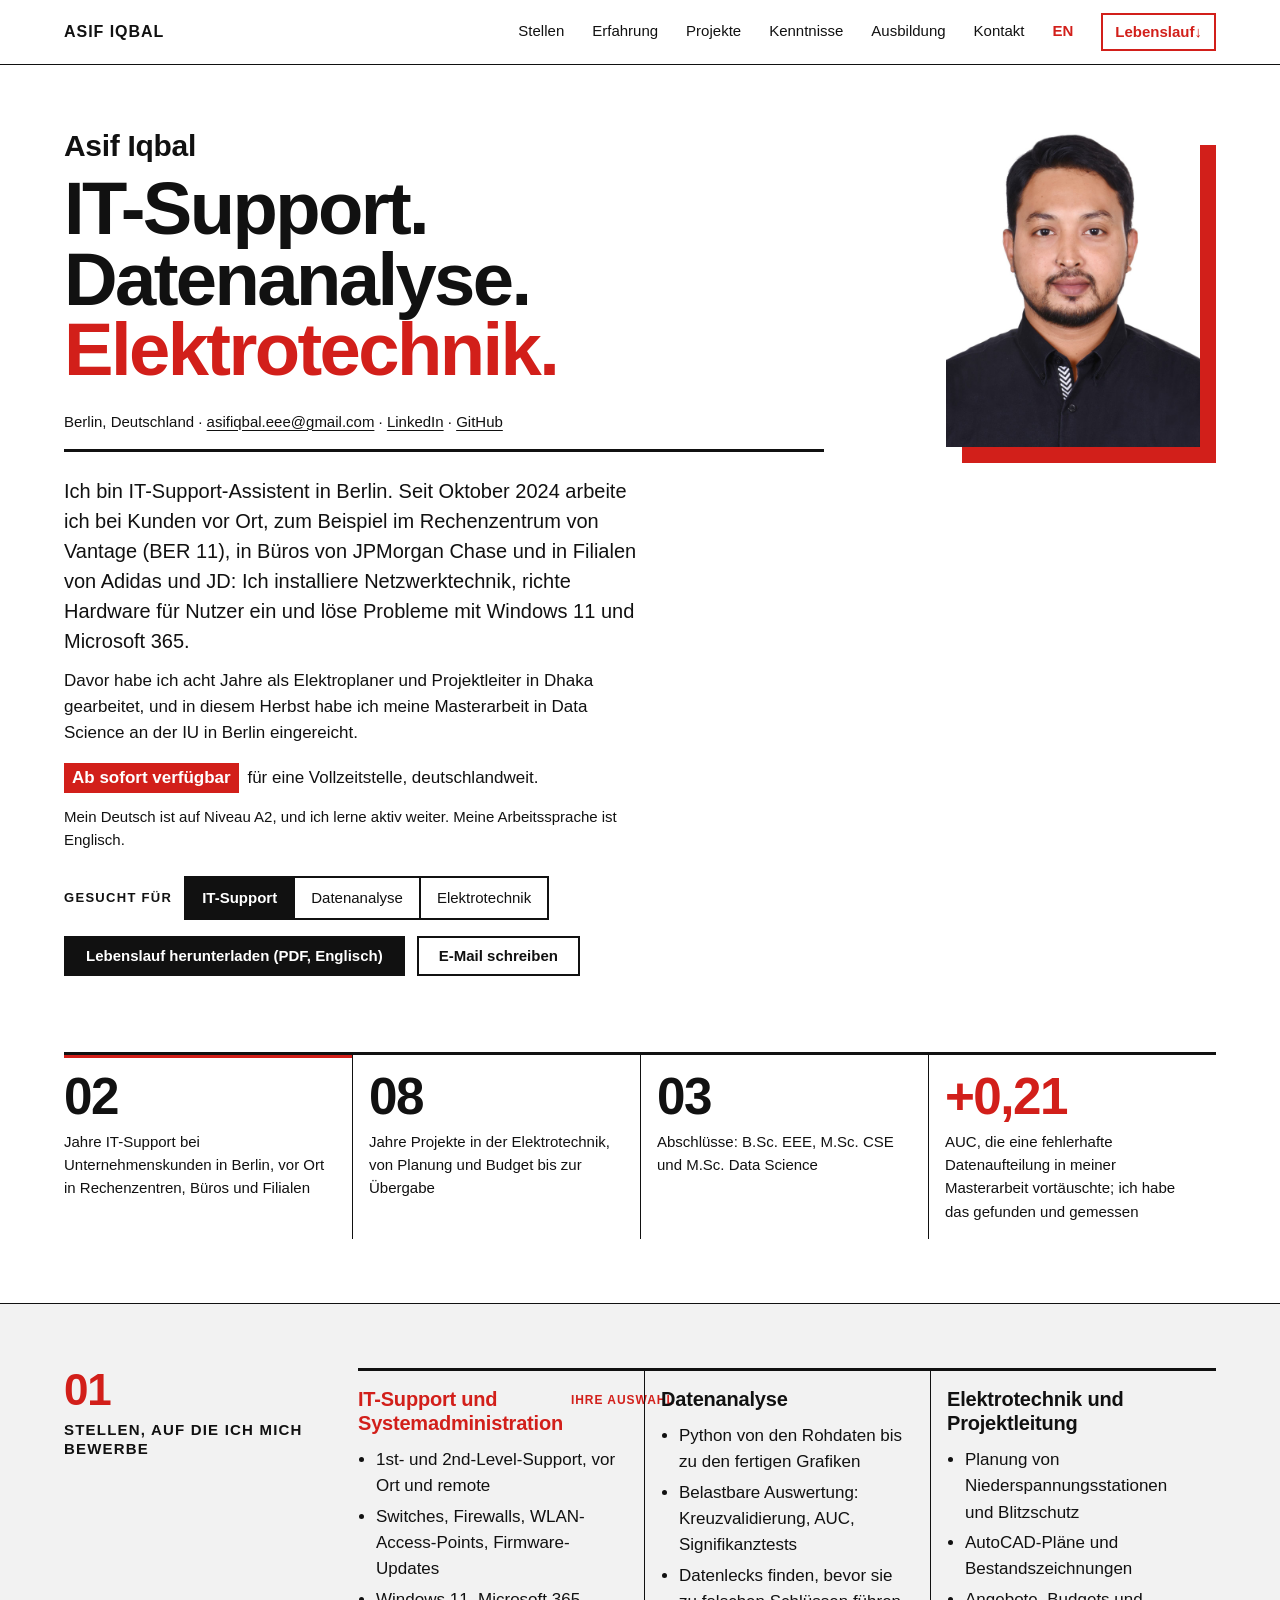
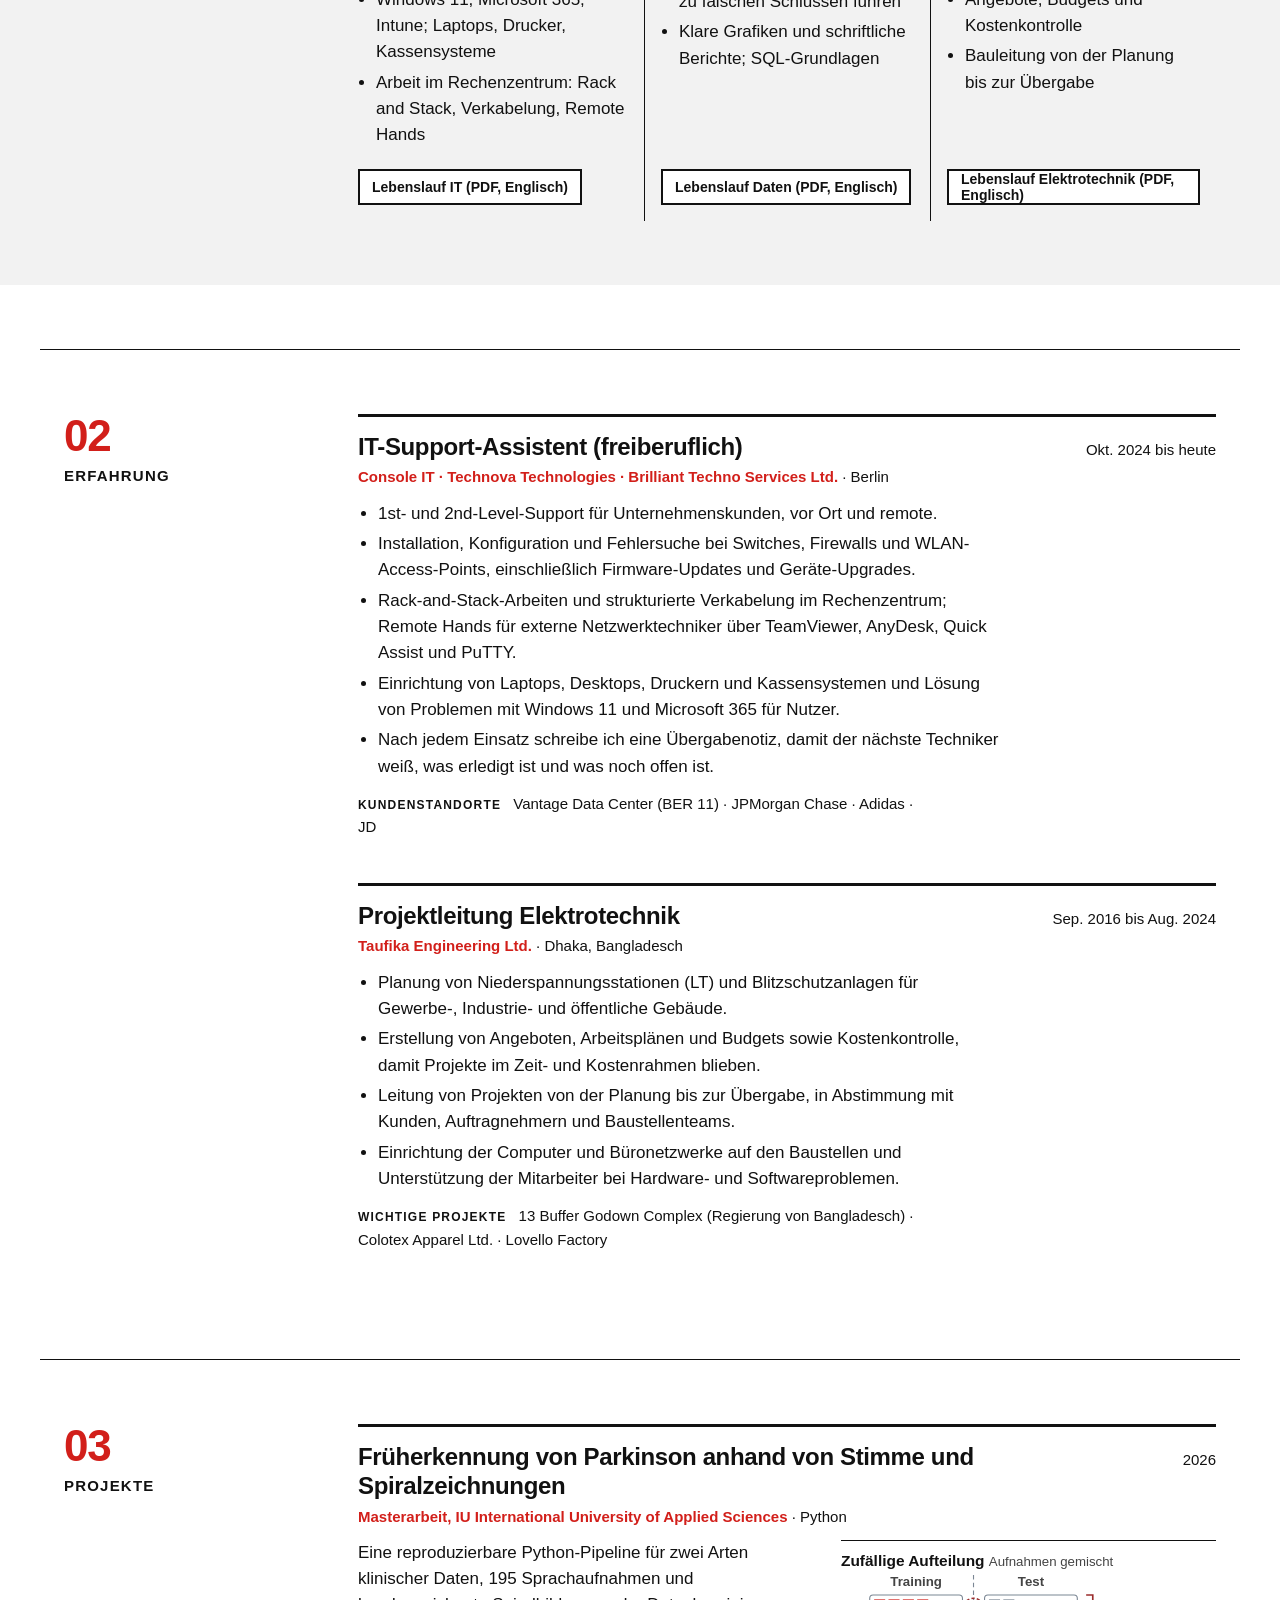
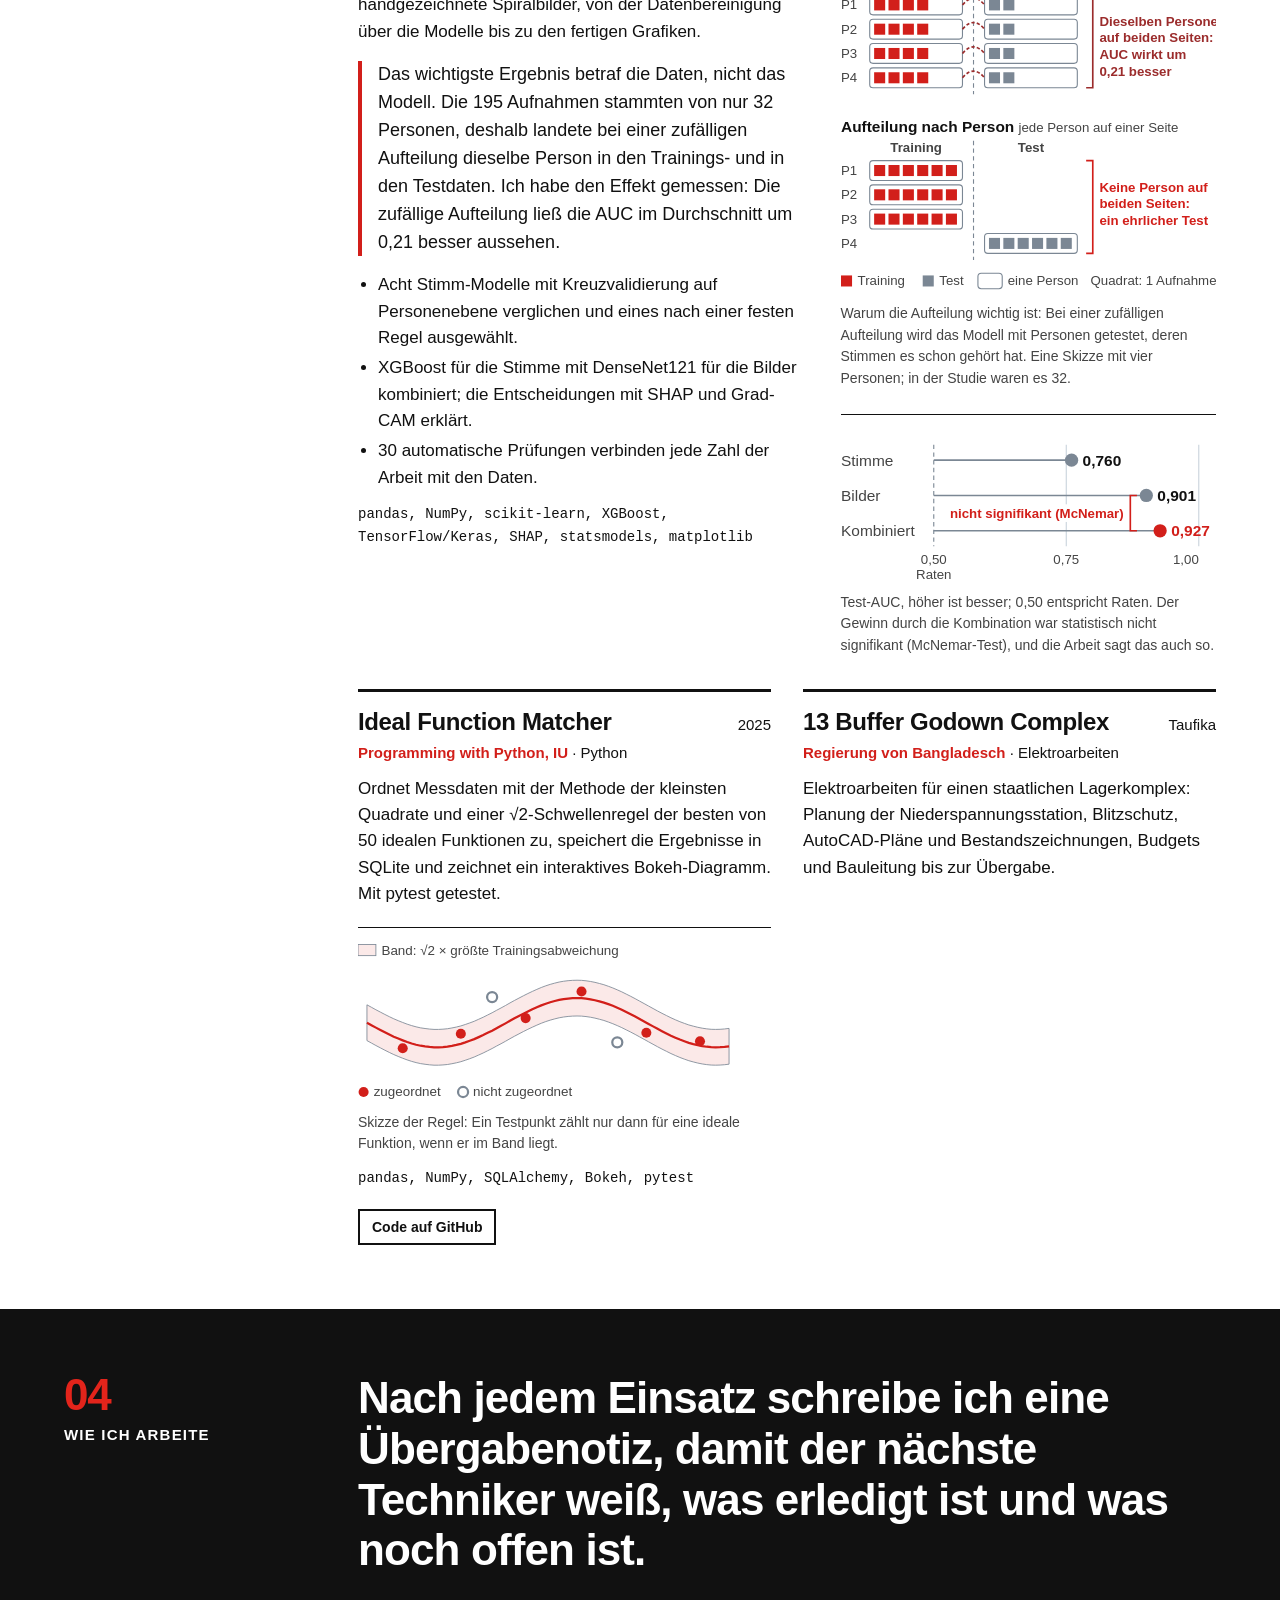
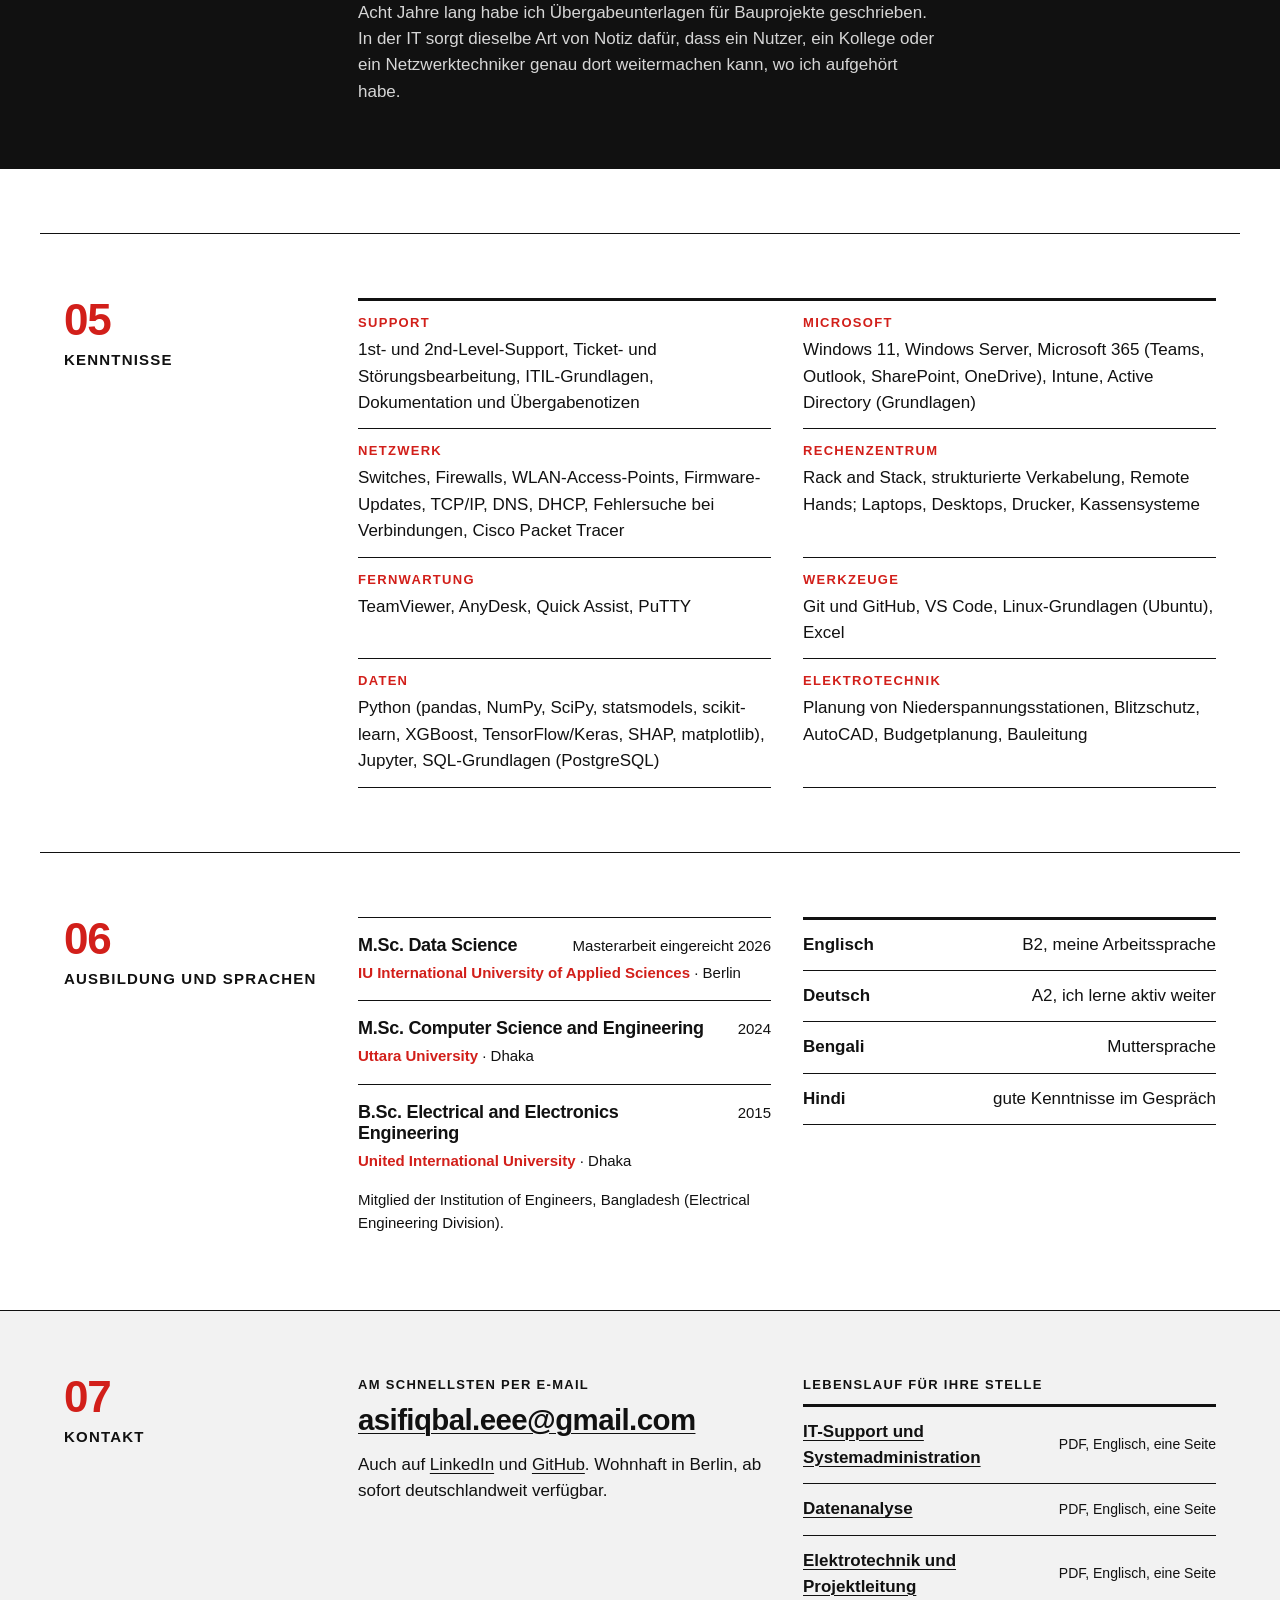
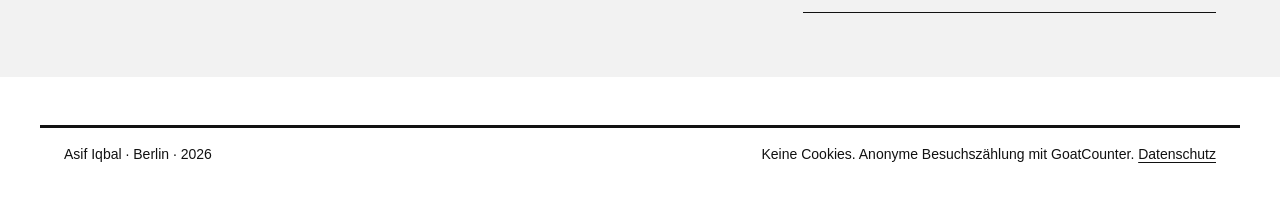
==== de/index.html @ 8aaad128 "German version with EN | DE switch; own headline and introduction for electrical engineering" ====
<!doctype html>
<html lang="de">
<head>
  <meta charset="utf-8">
  <meta name="viewport" content="width=device-width, initial-scale=1">
  <title>Asif Iqbal · IT-Support, Datenanalyse, Elektrotechnik · Berlin</title>
  <meta name="description" content="Asif Iqbal, Berlin. Seit 2024 IT-Support-Assistent bei Unternehmenskunden, davor acht Jahre Elektroplaner und Projektleiter, M.Sc. Data Science. Ab sofort verfügbar, deutschlandweit.">
  <meta name="author" content="Asif Iqbal">
  <meta property="og:type" content="profile">
  <meta property="og:title" content="Asif Iqbal · IT-Support, Datenanalyse, Elektrotechnik">
  <meta property="og:description" content="IT-Support bei Unternehmenskunden in Berlin, acht Jahre Projekte in der Elektrotechnik, M.Sc. Data Science.">
  <meta property="og:url" content="https://asifiu.github.io/de/">
  <meta property="og:image" content="https://asifiu.github.io/img/asif-iqbal.jpg">
  <meta property="og:locale" content="de_DE">
  <link rel="canonical" href="https://asifiu.github.io/de/">
  <link rel="alternate" hreflang="en" href="https://asifiu.github.io/">
  <link rel="alternate" hreflang="de" href="https://asifiu.github.io/de/">
  <link rel="icon" href="../favicon.svg" type="image/svg+xml">
  <link rel="stylesheet" href="../tokens.css">
  <link rel="stylesheet" href="../theme.css">
  <link rel="stylesheet" href="../style.css">
  <script src="../site.js"></script>
  <script type="application/ld+json">
  {"@context": "https://schema.org", "@type": "Person", "name": "Asif Iqbal",
   "jobTitle": "IT-Support-Assistent", "image": "https://asifiu.github.io/img/asif-iqbal.jpg",
   "email": "mailto:asifiqbal.eee@gmail.com",
   "address": {"@type": "PostalAddress", "addressLocality": "Berlin", "addressCountry": "DE"},
   "alumniOf": ["IU International University of Applied Sciences", "Uttara University", "United International University"],
   "knowsLanguage": ["English", "German", "Bengali", "Hindi"],
   "sameAs": ["https://www.linkedin.com/in/asif-iqbal-ds", "https://github.com/asifiu"]}
  </script>
</head>
<body>
  <a class="skip" href="#main">Zum Inhalt springen</a>

  <header class="site">
    <div class="page site-inner">
      <a class="mark" href="#top"><img src="../favicon.svg" alt="" width="28" height="28">Asif Iqbal</a>
      <button class="menu-button" type="button" aria-expanded="false" aria-controls="site-nav" hidden>Menü</button>
      <nav id="site-nav" aria-label="Abschnitte">
        <a href="#roles">Stellen</a>
        <a href="#experience">Erfahrung</a>
        <a href="#projects">Projekte</a>
        <a href="#skills">Kenntnisse</a>
        <a href="#education">Ausbildung</a>
        <a href="#contact">Kontakt</a>
        <a class="lang" href="../" hreflang="en" lang="en" title="English version">EN</a>
        <a class="nav-cv" href="../cv/Asif_Iqbal_CV_IT_Support.pdf" data-goatcounter-click="cv-it-support" data-show="it" download>Lebenslauf</a>
        <a class="nav-cv" href="../cv/Asif_Iqbal_CV_Data_Analyst.pdf" data-goatcounter-click="cv-data-analyst" data-show="data" download hidden>Lebenslauf</a>
        <a class="nav-cv" href="../cv/Asif_Iqbal_CV_Electrical_Engineer.pdf" data-goatcounter-click="cv-electrical" data-show="ee" download hidden>Lebenslauf</a>
      </nav>
    </div>
  </header>

  <main id="main">
    <section class="intro page" id="top">
      <div class="intro-text">
        <h1>Asif Iqbal</h1>
        <p class="headline"><span data-show="it">IT-Support.<br>Datenanalyse.<br><em>Elektrotechnik.</em></span><span data-show="ee" hidden><em>Elektrotechnik.</em><br>IT-Support.<br>Datenanalyse.</span><span data-show="data" hidden>Datenanalyse.<br>IT-Support.<br><em>Elektrotechnik.</em></span></p>
        <p class="contact-line">Berlin, Deutschland · <a href="mailto:asifiqbal.eee@gmail.com" data-goatcounter-click="email">asifiqbal.eee@gmail.com</a> ·
          <a href="https://www.linkedin.com/in/asif-iqbal-ds" data-goatcounter-click="linkedin">LinkedIn</a> · <a href="https://github.com/asifiu" data-goatcounter-click="github">GitHub</a></p>
        <div class="intro-body">
          <div data-show="it">
            <p class="lede">Ich bin IT-Support-Assistent in Berlin. Seit Oktober 2024 arbeite ich bei Kunden vor Ort, zum Beispiel im Rechenzentrum von Vantage (BER 11), in Büros von JPMorgan Chase und in Filialen von Adidas und JD: Ich installiere Netzwerktechnik, richte Hardware für Nutzer ein und löse Probleme mit Windows 11 und Microsoft 365.</p>
            <p>Davor habe ich acht Jahre als Elektroplaner und Projektleiter in Dhaka gearbeitet, und in diesem Herbst habe ich meine Masterarbeit in Data Science an der IU in Berlin eingereicht.</p>
          </div>
          <div data-show="ee" hidden>
            <p class="lede">Acht Jahre lang habe ich als Elektroplaner und Projektleiter in Dhaka gearbeitet: Ich habe Niederspannungsstationen und Blitzschutzanlagen für Gewerbe-, Industrie- und öffentliche Gebäude geplant, Angebote und Budgets erstellt und Projekte von der Planung bis zur Übergabe geleitet.</p>
            <p>Seit Oktober 2024 arbeite ich als IT-Support-Assistent bei Kunden vor Ort in Berlin, und in diesem Herbst habe ich meine Masterarbeit in Data Science an der IU in Berlin eingereicht.</p>
          </div>
          <div data-show="data" hidden>
            <p class="lede">In diesem Herbst habe ich meine Masterarbeit in Data Science an der IU in Berlin eingereicht: eine reproduzierbare Python-Pipeline für 195 Sprachaufnahmen und handgezeichnete Spiralen, in der ich ein Datenleck gefunden und gemessen habe, das die AUC um 0,21 besser aussehen ließ.</p>
            <p>Seit Oktober 2024 arbeite ich als IT-Support-Assistent bei Kunden in Berlin, zum Beispiel im Rechenzentrum von Vantage (BER 11), bei JPMorgan Chase und in Filialen von Adidas und JD. Davor habe ich acht Jahre als Elektroplaner und Projektleiter in Dhaka gearbeitet.</p>
          </div>
          <p class="avail"><span class="tag">Ab sofort verfügbar</span> für eine Vollzeitstelle, deutschlandweit.</p>
          <p class="lang-note">Mein Deutsch ist auf Niveau A2, und ich lerne aktiv weiter. Meine Arbeitssprache ist Englisch.</p>

          <div class="focus" role="group" aria-labelledby="focusLabel" hidden>
            <span class="focus-label" id="focusLabel">Gesucht für</span>
            <div class="segmented">
              <button type="button" data-role="it" aria-pressed="true">IT-Support</button>
              <button type="button" data-role="data" aria-pressed="false">Datenanalyse</button>
              <button type="button" data-role="ee" aria-pressed="false">Elektrotechnik</button>
            </div>
          </div>
          <p class="actions">
            <a class="button" href="../cv/Asif_Iqbal_CV_IT_Support.pdf" data-goatcounter-click="cv-it-support" data-show="it" download>Lebenslauf herunterladen (PDF, Englisch)</a>
            <a class="button" href="../cv/Asif_Iqbal_CV_Data_Analyst.pdf" data-goatcounter-click="cv-data-analyst" data-show="data" download hidden>Lebenslauf Datenanalyse (PDF, Englisch)</a>
            <a class="button" href="../cv/Asif_Iqbal_CV_Electrical_Engineer.pdf" data-goatcounter-click="cv-electrical" data-show="ee" download hidden>Lebenslauf Elektrotechnik (PDF, Englisch)</a>
            <a class="button secondary" href="mailto:asifiqbal.eee@gmail.com" data-goatcounter-click="email">E-Mail schreiben</a>
          </p>
        </div>
      </div>
      <figure class="portrait">
        <img src="../img/asif-iqbal.jpg" width="320" height="400" alt="Porträt von Asif Iqbal">
      </figure>
    </section>

    <section class="page" aria-label="In Zahlen">
      <dl class="facts">
        <div data-for="it"><dt>02</dt><dd>Jahre IT-Support bei Unternehmenskunden in Berlin, vor Ort in Rechenzentren, Büros und Filialen</dd></div>
        <div data-for="ee"><dt>08</dt><dd>Jahre Projekte in der Elektrotechnik, von Planung und Budget bis zur Übergabe</dd></div>
        <div><dt>03</dt><dd>Abschlüsse: B.Sc. EEE, M.Sc. CSE und M.Sc. Data Science</dd></div>
        <div data-for="data" class="hot"><dt>+0,21</dt><dd>AUC, die eine fehlerhafte Datenaufteilung in meiner Masterarbeit vortäuschte; ich habe das gefunden und gemessen</dd></div>
      </dl>
    </section>

    <section class="band mist" id="roles">
      <div class="page">
        <h2>Stellen, auf die ich mich bewerbe</h2>
        <div class="roles">
          <article class="role" data-role="it">
            <div class="role-head"><h3>IT-Support und Systemadministration</h3><span class="picked" hidden>Ihre Auswahl</span></div>
            <ul>
              <li>1st- und 2nd-Level-Support, vor Ort und remote</li>
              <li>Switches, Firewalls, WLAN-Access-Points, Firmware-Updates</li>
              <li>Windows 11, Microsoft 365, Intune; Laptops, Drucker, Kassensysteme</li>
              <li>Arbeit im Rechenzentrum: Rack and Stack, Verkabelung, Remote Hands</li>
            </ul>
            <p class="role-foot"><a class="button secondary small" href="../cv/Asif_Iqbal_CV_IT_Support.pdf" data-goatcounter-click="cv-it-support" download>Lebenslauf IT (PDF, Englisch)</a></p>
          </article>
          <article class="role" data-role="data">
            <div class="role-head"><h3>Datenanalyse</h3><span class="picked" hidden>Ihre Auswahl</span></div>
            <ul>
              <li>Python von den Rohdaten bis zu den fertigen Grafiken</li>
              <li>Belastbare Auswertung: Kreuzvalidierung, AUC, Signifikanztests</li>
              <li>Datenlecks finden, bevor sie zu falschen Schlüssen führen</li>
              <li>Klare Grafiken und schriftliche Berichte; SQL-Grundlagen</li>
            </ul>
            <p class="role-foot"><a class="button secondary small" href="../cv/Asif_Iqbal_CV_Data_Analyst.pdf" data-goatcounter-click="cv-data-analyst" download>Lebenslauf Daten (PDF, Englisch)</a></p>
          </article>
          <article class="role" data-role="ee">
            <div class="role-head"><h3>Elektrotechnik und Projektleitung</h3><span class="picked" hidden>Ihre Auswahl</span></div>
            <ul>
              <li>Planung von Niederspannungsstationen und Blitzschutz</li>
              <li>AutoCAD-Pläne und Bestandszeichnungen</li>
              <li>Angebote, Budgets und Kostenkontrolle</li>
              <li>Bauleitung von der Planung bis zur Übergabe</li>
            </ul>
            <p class="role-foot"><a class="button secondary small" href="../cv/Asif_Iqbal_CV_Electrical_Engineer.pdf" data-goatcounter-click="cv-electrical" download>Lebenslauf Elektrotechnik (PDF, Englisch)</a></p>
          </article>
        </div>
      </div>
    </section>

    <section class="block page" id="experience">
      <h2>Erfahrung</h2>

      <article class="entry">
        <div class="entry-head"><h3>IT-Support-Assistent (freiberuflich)</h3><span class="dates">Okt. 2024 bis heute</span></div>
        <p class="org">Console IT · Technova Technologies · Brilliant Techno Services Ltd. <span>Berlin</span></p>
        <ul>
          <li>1st- und 2nd-Level-Support für Unternehmenskunden, vor Ort und remote.</li>
          <li>Installation, Konfiguration und Fehlersuche bei Switches, Firewalls und WLAN-Access-Points, einschließlich Firmware-Updates und Geräte-Upgrades.</li>
          <li>Rack-and-Stack-Arbeiten und strukturierte Verkabelung im Rechenzentrum; Remote Hands für externe Netzwerktechniker über TeamViewer, AnyDesk, Quick Assist und PuTTY.</li>
          <li>Einrichtung von Laptops, Desktops, Druckern und Kassensystemen und Lösung von Problemen mit Windows 11 und Microsoft 365 für Nutzer.</li>
          <li>Nach jedem Einsatz schreibe ich eine Übergabenotiz, damit der nächste Techniker weiß, was erledigt ist und was noch offen ist.</li>
        </ul>
        <p class="sites"><span>Kundenstandorte</span> Vantage Data Center (BER 11) · JPMorgan Chase · Adidas · JD</p>
      </article>

      <article class="entry">
        <div class="entry-head"><h3>Projektleitung Elektrotechnik</h3><span class="dates">Sep. 2016 bis Aug. 2024</span></div>
        <p class="org">Taufika Engineering Ltd. <span>Dhaka, Bangladesch</span></p>
        <ul>
          <li>Planung von Niederspannungsstationen (LT) und Blitzschutzanlagen für Gewerbe-, Industrie- und öffentliche Gebäude.</li>
          <li>Erstellung von Angeboten, Arbeitsplänen und Budgets sowie Kostenkontrolle, damit Projekte im Zeit- und Kostenrahmen blieben.</li>
          <li>Leitung von Projekten von der Planung bis zur Übergabe, in Abstimmung mit Kunden, Auftragnehmern und Baustellenteams.</li>
          <li>Einrichtung der Computer und Büronetzwerke auf den Baustellen und Unterstützung der Mitarbeiter bei Hardware- und Softwareproblemen.</li>
        </ul>
        <p class="sites"><span>Wichtige Projekte</span> 13 Buffer Godown Complex (Regierung von Bangladesch) · Colotex Apparel Ltd. · Lovello Factory</p>
      </article>
    </section>

    <section class="block page" id="projects">
      <h2>Projekte</h2>

      <article class="entry">
        <div class="entry-head"><h3>Früherkennung von Parkinson anhand von Stimme und Spiralzeichnungen</h3><span class="dates">2026</span></div>
        <p class="org">Masterarbeit, IU International University of Applied Sciences <span>Python</span></p>
        <div class="feature-grid">
          <div>
            <p>Eine reproduzierbare Python-Pipeline für zwei Arten klinischer Daten, 195 Sprachaufnahmen und handgezeichnete Spiralbilder, von der Datenbereinigung über die Modelle bis zu den fertigen Grafiken.</p>
            <p class="finding">Das wichtigste Ergebnis betraf die Daten, nicht das Modell. Die 195 Aufnahmen stammten von nur 32 Personen, deshalb landete bei einer zufälligen Aufteilung dieselbe Person in den Trainings- und in den Testdaten. Ich habe den Effekt gemessen: Die zufällige Aufteilung ließ die AUC im Durchschnitt um 0,21 besser aussehen.</p>
            <ul>
              <li>Acht Stimm-Modelle mit Kreuzvalidierung auf Personenebene verglichen und eines nach einer festen Regel ausgewählt.</li>
              <li>XGBoost für die Stimme mit DenseNet121 für die Bilder kombiniert; die Entscheidungen mit SHAP und Grad-CAM erklärt.</li>
              <li>30 automatische Prüfungen verbinden jede Zahl der Arbeit mit den Daten.</li>
            </ul>
            <p class="stack">pandas, NumPy, scikit-learn, XGBoost, TensorFlow/Keras, SHAP, statsmodels, matplotlib</p>
          </div>
          <div class="figures">
            <figure class="chart">
              <svg viewBox="0 0 340 310" role="img" aria-labelledby="splitTitle">
                <title id="splitTitle">Zufällige Aufteilung: Von jeder der vier Personen liegen Aufnahmen in den Trainings- und in den Testdaten, das Modell wird also mit Stimmen getestet, die es schon kennt; das ließ die AUC um 0,21 besser aussehen. Aufteilung nach Person: Jede Person ist entweder im Training oder im Test, nie in beiden.</title>
                <text x="0" y="12" class="head">Zufällige Aufteilung <tspan class="sub">Aufnahmen gemischt</tspan></text>
                <text x="68" y="30" class="col">Training</text><text x="172" y="30" class="col">Test</text>
                <line x1="120" y1="20" x2="120" y2="128" class="divider"/>
                <text x="0" y="51" class="person">P1</text>
                <rect x="26" y="38" width="84" height="18" rx="3" class="box"/>
                <g class="train"><rect x="30" y="42" width="10" height="10"/><rect x="43" y="42" width="10" height="10"/><rect x="56" y="42" width="10" height="10"/><rect x="69" y="42" width="10" height="10"/></g>
                <rect x="130" y="38" width="84" height="18" rx="3" class="box"/>
                <g class="test"><rect x="134" y="42" width="10" height="10"/><rect x="147" y="42" width="10" height="10"/></g>
                <path d="M110 47 Q120 35 130 47" class="leak-arc"/>
                <text x="0" y="73" class="person">P2</text>
                <rect x="26" y="60" width="84" height="18" rx="3" class="box"/>
                <g class="train"><rect x="30" y="64" width="10" height="10"/><rect x="43" y="64" width="10" height="10"/><rect x="56" y="64" width="10" height="10"/><rect x="69" y="64" width="10" height="10"/></g>
                <rect x="130" y="60" width="84" height="18" rx="3" class="box"/>
                <g class="test"><rect x="134" y="64" width="10" height="10"/><rect x="147" y="64" width="10" height="10"/></g>
                <path d="M110 69 Q120 57 130 69" class="leak-arc"/>
                <text x="0" y="95" class="person">P3</text>
                <rect x="26" y="82" width="84" height="18" rx="3" class="box"/>
                <g class="train"><rect x="30" y="86" width="10" height="10"/><rect x="43" y="86" width="10" height="10"/><rect x="56" y="86" width="10" height="10"/><rect x="69" y="86" width="10" height="10"/></g>
                <rect x="130" y="82" width="84" height="18" rx="3" class="box"/>
                <g class="test"><rect x="134" y="86" width="10" height="10"/><rect x="147" y="86" width="10" height="10"/></g>
                <path d="M110 91 Q120 79 130 91" class="leak-arc"/>
                <text x="0" y="117" class="person">P4</text>
                <rect x="26" y="104" width="84" height="18" rx="3" class="box"/>
                <g class="train"><rect x="30" y="108" width="10" height="10"/><rect x="43" y="108" width="10" height="10"/><rect x="56" y="108" width="10" height="10"/><rect x="69" y="108" width="10" height="10"/></g>
                <rect x="130" y="104" width="84" height="18" rx="3" class="box"/>
                <g class="test"><rect x="134" y="108" width="10" height="10"/><rect x="147" y="108" width="10" height="10"/></g>
                <path d="M110 113 Q120 101 130 113" class="leak-arc"/>
                <path d="M222 38 H228 V122 H222" class="bracket-bad"/>
                <text x="234" y="66" class="note-bad">Dieselben Personen</text>
                <text x="234" y="81" class="note-bad">auf beiden Seiten:</text>
                <text x="234" y="96" class="note-bad">AUC wirkt um</text>
                <text x="234" y="111" class="note-bad">0,21 besser</text>
                <text x="0" y="162" class="head">Aufteilung nach Person <tspan class="sub">jede Person auf einer Seite</tspan></text>
                <text x="68" y="180" class="col">Training</text><text x="172" y="180" class="col">Test</text>
                <line x1="120" y1="170" x2="120" y2="278" class="divider"/>
                <text x="0" y="201" class="person">P1</text>
                <rect x="26" y="188" width="84" height="18" rx="3" class="box"/>
                <g class="train"><rect x="30" y="192" width="10" height="10"/><rect x="43" y="192" width="10" height="10"/><rect x="56" y="192" width="10" height="10"/><rect x="69" y="192" width="10" height="10"/><rect x="82" y="192" width="10" height="10"/><rect x="95" y="192" width="10" height="10"/></g>
                <text x="0" y="223" class="person">P2</text>
                <rect x="26" y="210" width="84" height="18" rx="3" class="box"/>
                <g class="train"><rect x="30" y="214" width="10" height="10"/><rect x="43" y="214" width="10" height="10"/><rect x="56" y="214" width="10" height="10"/><rect x="69" y="214" width="10" height="10"/><rect x="82" y="214" width="10" height="10"/><rect x="95" y="214" width="10" height="10"/></g>
                <text x="0" y="245" class="person">P3</text>
                <rect x="26" y="232" width="84" height="18" rx="3" class="box"/>
                <g class="train"><rect x="30" y="236" width="10" height="10"/><rect x="43" y="236" width="10" height="10"/><rect x="56" y="236" width="10" height="10"/><rect x="69" y="236" width="10" height="10"/><rect x="82" y="236" width="10" height="10"/><rect x="95" y="236" width="10" height="10"/></g>
                <text x="0" y="267" class="person">P4</text>
                <rect x="130" y="254" width="84" height="18" rx="3" class="box"/>
                <g class="test"><rect x="134" y="258" width="10" height="10"/><rect x="147" y="258" width="10" height="10"/><rect x="160" y="258" width="10" height="10"/><rect x="173" y="258" width="10" height="10"/><rect x="186" y="258" width="10" height="10"/><rect x="199" y="258" width="10" height="10"/></g>
                <path d="M222 188 H228 V272 H222" class="bracket-ok"/>
                <text x="234" y="216" class="note-ok">Keine Person auf</text>
                <text x="234" y="231" class="note-ok">beiden Seiten:</text>
                <text x="234" y="246" class="note-ok">ein ehrlicher Test</text>
                <g class="legend"><rect x="0" y="292" width="10" height="10" class="train-key"/><text x="15" y="301">Training</text><rect x="74" y="292" width="10" height="10" class="test-key"/><text x="89" y="301">Test</text><rect x="124" y="290" width="22" height="14" rx="3" class="box"/><text x="151" y="301">eine Person</text><text x="226" y="301">Quadrat: 1 Aufnahme</text></g>
              </svg>
              <figcaption>Warum die Aufteilung wichtig ist: Bei einer zufälligen Aufteilung wird das Modell mit Personen getestet, deren Stimmen es schon gehört hat. Eine Skizze mit vier Personen; in der Studie waren es 32.</figcaption>
            </figure>
            <figure class="chart">
              <svg viewBox="0 0 340 142" role="img" aria-labelledby="chartTitle">
                <title id="chartTitle">Test-AUC auf einer Skala von 0,50 (Raten) bis 1,00: Stimme 0,760, Bilder 0,901, kombiniert 0,927. Der Unterschied zwischen Bildern und Kombination ist statistisch nicht signifikant (McNemar-Test).</title>
                <line x1="84.0" y1="16" x2="84.0" y2="108" class="chance"/>
                <line x1="204.0" y1="16" x2="204.0" y2="108" class="grid"/>
                <line x1="324.0" y1="16" x2="324.0" y2="108" class="grid"/>
                <text x="0" y="35" class="lbl">Stimme</text>
                <line x1="84.0" y1="30" x2="208.8" y2="30" class="stem"/>
                <circle cx="208.8" cy="30" r="6" class="cmp"/>
                <text x="218.8" y="35" class="val">0,760</text>
                <text x="0" y="67" class="lbl">Bilder</text>
                <line x1="84.0" y1="62" x2="276.5" y2="62" class="stem"/>
                <circle cx="276.5" cy="62" r="6" class="cmp"/>
                <text x="286.5" y="67" class="val">0,901</text>
                <text x="0" y="99" class="lbl">Kombiniert</text>
                <line x1="84.0" y1="94" x2="289.0" y2="94" class="stem"/>
                <circle cx="289.0" cy="94" r="6" class="main"/>
                <text x="299.0" y="99" class="val strong">0,927</text>
                <path d="M268 62 H262 V94 H268" class="bracket"/>
                <rect x="96" y="70" width="162" height="16" class="note-bg"/>
                <text x="256" y="82" class="note" text-anchor="end">nicht signifikant (McNemar)</text>
                <text x="84.0" y="124" class="tick" text-anchor="middle">0,50</text>
                <text x="84.0" y="138" class="tick" text-anchor="middle">Raten</text>
                <text x="204.0" y="124" class="tick" text-anchor="middle">0,75</text>
                <text x="324.0" y="124" class="tick" text-anchor="end">1,00</text>
              </svg>
              <figcaption>Test-AUC, höher ist besser; 0,50 entspricht Raten. Der Gewinn durch die Kombination war statistisch nicht signifikant (McNemar-Test), und die Arbeit sagt das auch so.</figcaption>
            </figure>
          </div>
        </div>
      </article>

      <div class="two-col">
        <article class="entry card">
          <div class="entry-head"><h3>Ideal Function Matcher</h3><span class="dates">2025</span></div>
          <p class="org">Programming with Python, IU <span>Python</span></p>
          <p>Ordnet Messdaten mit der Methode der kleinsten Quadrate und einer √2-Schwellenregel der besten von 50 idealen Funktionen zu, speichert die Ergebnisse in SQLite und zeichnet ein interaktives Bokeh-Diagramm. Mit pytest getestet.</p>
          <figure class="chart sketch">
            <svg viewBox="0 0 340 146" role="img" aria-labelledby="matchTitle">
              <title id="matchTitle">Skizze der Zuordnungsregel: Ein Testpunkt wird einer idealen Funktion nur zugeordnet, wenn er innerhalb eines Bandes von Wurzel 2 mal der größten Trainingsabweichung liegt. Sechs Punkte im Band werden zugeordnet, zwei außerhalb nicht.</title>
              <path d="M8 58.0 L12 60.2 L16 62.4 L20 64.5 L24 66.6 L28 68.6 L32 70.5 L36 72.2 L40 73.8 L44 75.3 L48 76.6 L52 77.7 L56 78.6 L60 79.2 L64 79.7 L68 80.0 L72 80.0 L76 79.8 L80 79.4 L84 78.7 L88 77.9 L92 76.9 L96 75.6 L100 74.2 L104 72.7 L108 70.9 L112 69.1 L116 67.1 L120 65.1 L124 62.9 L128 60.8 L132 58.6 L136 56.3 L140 54.1 L144 52.0 L148 49.9 L152 47.9 L156 46.0 L160 44.2 L164 42.5 L168 41.0 L172 39.7 L176 38.6 L180 37.6 L184 36.9 L188 36.4 L192 36.1 L196 36.0 L200 36.1 L204 36.5 L208 37.1 L212 37.9 L216 38.9 L220 40.0 L224 41.4 L228 42.9 L232 44.6 L236 46.4 L240 48.4 L244 50.4 L248 52.5 L252 54.7 L256 56.9 L260 59.1 L264 61.3 L268 63.5 L272 65.6 L276 67.6 L280 69.6 L284 71.4 L288 73.1 L292 74.6 L296 76.0 L300 77.1 L304 78.1 L308 78.9 L312 79.5 L316 79.9 L320 80.0 L324 79.9 L328 79.6 L332 79.1 L332 111.1 L328 111.6 L324 111.9 L320 112.0 L316 111.9 L312 111.5 L308 110.9 L304 110.1 L300 109.1 L296 108.0 L292 106.6 L288 105.1 L284 103.4 L280 101.6 L276 99.6 L272 97.6 L268 95.5 L264 93.3 L260 91.1 L256 88.9 L252 86.7 L248 84.5 L244 82.4 L240 80.4 L236 78.4 L232 76.6 L228 74.9 L224 73.4 L220 72.0 L216 70.9 L212 69.9 L208 69.1 L204 68.5 L200 68.1 L196 68.0 L192 68.1 L188 68.4 L184 68.9 L180 69.6 L176 70.6 L172 71.7 L168 73.0 L164 74.5 L160 76.2 L156 78.0 L152 79.9 L148 81.9 L144 84.0 L140 86.1 L136 88.3 L132 90.6 L128 92.8 L124 94.9 L120 97.1 L116 99.1 L112 101.1 L108 102.9 L104 104.7 L100 106.2 L96 107.6 L92 108.9 L88 109.9 L84 110.7 L80 111.4 L76 111.8 L72 112.0 L68 112.0 L64 111.7 L60 111.2 L56 110.6 L52 109.7 L48 108.6 L44 107.3 L40 105.8 L36 104.2 L32 102.5 L28 100.6 L24 98.6 L20 96.5 L16 94.4 L12 92.2 L8 90.0 Z" class="band"/>
              <path d="M8 74.0 L12 76.2 L16 78.4 L20 80.5 L24 82.6 L28 84.6 L32 86.5 L36 88.2 L40 89.8 L44 91.3 L48 92.6 L52 93.7 L56 94.6 L60 95.2 L64 95.7 L68 96.0 L72 96.0 L76 95.8 L80 95.4 L84 94.7 L88 93.9 L92 92.9 L96 91.6 L100 90.2 L104 88.7 L108 86.9 L112 85.1 L116 83.1 L120 81.1 L124 78.9 L128 76.8 L132 74.6 L136 72.3 L140 70.1 L144 68.0 L148 65.9 L152 63.9 L156 62.0 L160 60.2 L164 58.5 L168 57.0 L172 55.7 L176 54.6 L180 53.6 L184 52.9 L188 52.4 L192 52.1 L196 52.0 L200 52.1 L204 52.5 L208 53.1 L212 53.9 L216 54.9 L220 56.0 L224 57.4 L228 58.9 L232 60.6 L236 62.4 L240 64.4 L244 66.4 L248 68.5 L252 70.7 L256 72.9 L260 75.1 L264 77.3 L268 79.5 L272 81.6 L276 83.6 L280 85.6 L284 87.4 L288 89.1 L292 90.6 L296 92.0 L300 93.1 L304 94.1 L308 94.9 L312 95.5 L316 95.9 L320 96.0 L324 95.9 L328 95.6 L332 95.1" class="ideal"/>
              <circle cx="40" cy="96.8" r="4.5" class="hit"/>
              <circle cx="92" cy="83.9" r="4.5" class="hit"/>
              <circle cx="150" cy="69.9" r="4.5" class="hit"/>
              <circle cx="200" cy="46.1" r="4.5" class="hit"/>
              <circle cx="258" cy="83.0" r="4.5" class="hit"/>
              <circle cx="306" cy="90.6" r="4.5" class="hit"/>
              <circle cx="120" cy="51.1" r="4.5" class="miss"/>
              <circle cx="232" cy="91.6" r="4.5" class="miss"/>
              <g class="legend"><rect x="0" y="4" width="16" height="10" class="band"/><text x="21" y="13">Band: √2 × größte Trainingsabweichung</text><circle cx="5" cy="136" r="4.5" class="hit"/><text x="14" y="140">zugeordnet</text><circle cx="94" cy="136" r="4.5" class="miss"/><text x="103" y="140">nicht zugeordnet</text></g>
            </svg>
            <figcaption>Skizze der Regel: Ein Testpunkt zählt nur dann für eine ideale Funktion, wenn er im Band liegt.</figcaption>
          </figure>
          <p class="stack">pandas, NumPy, SQLAlchemy, Bokeh, pytest</p>
          <p class="card-foot"><a class="button secondary small" href="https://github.com/asifiu/iu-programming-assignment" data-goatcounter-click="github-ideal-function-matcher">Code auf GitHub</a></p>
        </article>
        <article class="entry card">
          <div class="entry-head"><h3>13 Buffer Godown Complex</h3><span class="dates">Taufika</span></div>
          <p class="org">Regierung von Bangladesch <span>Elektroarbeiten</span></p>
          <p>Elektroarbeiten für einen staatlichen Lagerkomplex: Planung der Niederspannungsstation, Blitzschutz, AutoCAD-Pläne und Bestandszeichnungen, Budgets und Bauleitung bis zur Übergabe.</p>
        </article>
      </div>
    </section>

    <section class="band accent" aria-labelledby="howTitle">
      <div class="page">
        <h2 id="howTitle">Wie ich arbeite</h2>
        <blockquote class="quote">
          <p>Nach jedem Einsatz schreibe ich eine Übergabenotiz, damit der nächste Techniker weiß, was erledigt ist und was noch offen ist.</p>
        </blockquote>
        <p class="after-quote">Acht Jahre lang habe ich Übergabeunterlagen für Bauprojekte geschrieben. In der IT sorgt dieselbe Art von Notiz dafür, dass ein Nutzer, ein Kollege oder ein Netzwerktechniker genau dort weitermachen kann, wo ich aufgehört habe.</p>
      </div>
    </section>

    <section class="block page" id="skills">
      <h2>Kenntnisse</h2>
      <dl class="skills">
        <div data-for="it"><dt>Support</dt><dd>1st- und 2nd-Level-Support, Ticket- und Störungsbearbeitung, ITIL-Grundlagen, Dokumentation und Übergabenotizen</dd></div>
        <div data-for="it"><dt>Microsoft</dt><dd>Windows 11, Windows Server, Microsoft 365 (Teams, Outlook, SharePoint, OneDrive), Intune, Active Directory (Grundlagen)</dd></div>
        <div data-for="it"><dt>Netzwerk</dt><dd>Switches, Firewalls, WLAN-Access-Points, Firmware-Updates, TCP/IP, DNS, DHCP, Fehlersuche bei Verbindungen, Cisco Packet Tracer</dd></div>
        <div data-for="it"><dt>Rechenzentrum</dt><dd>Rack and Stack, strukturierte Verkabelung, Remote Hands; Laptops, Desktops, Drucker, Kassensysteme</dd></div>
        <div data-for="it"><dt>Fernwartung</dt><dd>TeamViewer, AnyDesk, Quick Assist, PuTTY</dd></div>
        <div data-for="data"><dt>Daten</dt><dd>Python (pandas, NumPy, SciPy, statsmodels, scikit-learn, XGBoost, TensorFlow/Keras, SHAP, matplotlib), Jupyter, SQL-Grundlagen (PostgreSQL)</dd></div>
        <div data-for="ee"><dt>Elektrotechnik</dt><dd>Planung von Niederspannungsstationen, Blitzschutz, AutoCAD, Budgetplanung, Bauleitung</dd></div>
        <div data-for="it data"><dt>Werkzeuge</dt><dd>Git und GitHub, VS Code, Linux-Grundlagen (Ubuntu), Excel</dd></div>
      </dl>
    </section>

    <section class="block page" id="education">
      <h2>Ausbildung und Sprachen</h2>
      <div class="two-col">
        <div>
          <article class="entry compact">
            <div class="entry-head"><h3>M.Sc. Data Science</h3><span class="dates">Masterarbeit eingereicht 2026</span></div>
            <p class="org">IU International University of Applied Sciences <span>Berlin</span></p>
          </article>
          <article class="entry compact">
            <div class="entry-head"><h3>M.Sc. Computer Science and Engineering</h3><span class="dates">2024</span></div>
            <p class="org">Uttara University <span>Dhaka</span></p>
          </article>
          <article class="entry compact">
            <div class="entry-head"><h3>B.Sc. Electrical and Electronics Engineering</h3><span class="dates">2015</span></div>
            <p class="org">United International University <span>Dhaka</span></p>
          </article>
          <p class="plain">Mitglied der Institution of Engineers, Bangladesh (Electrical Engineering Division).</p>
        </div>
        <dl class="languages">
          <div><dt>Englisch</dt><dd>B2, meine Arbeitssprache</dd></div>
          <div><dt>Deutsch</dt><dd>A2, ich lerne aktiv weiter</dd></div>
          <div><dt>Bengali</dt><dd>Muttersprache</dd></div>
          <div><dt>Hindi</dt><dd>gute Kenntnisse im Gespräch</dd></div>
        </dl>
      </div>
    </section>

    <section class="band mist contact" id="contact">
      <div class="page">
        <h2>Kontakt</h2>
        <div class="two-col">
          <div>
            <p class="contact-label">Am schnellsten per E-Mail</p>
            <p class="contact-email"><a href="mailto:asifiqbal.eee@gmail.com" data-goatcounter-click="email">asifiqbal.eee@gmail.com</a></p>
            <p>Auch auf <a href="https://www.linkedin.com/in/asif-iqbal-ds" data-goatcounter-click="linkedin">LinkedIn</a> und <a href="https://github.com/asifiu" data-goatcounter-click="github">GitHub</a>. Wohnhaft in Berlin, ab sofort deutschlandweit verfügbar.</p>
          </div>
          <div>
            <p class="contact-label">Lebenslauf für Ihre Stelle</p>
            <ul class="downloads">
              <li><a href="../cv/Asif_Iqbal_CV_IT_Support.pdf" data-goatcounter-click="cv-it-support" download>IT-Support und Systemadministration</a><span>PDF, Englisch, eine Seite</span></li>
              <li><a href="../cv/Asif_Iqbal_CV_Data_Analyst.pdf" data-goatcounter-click="cv-data-analyst" download>Datenanalyse</a><span>PDF, Englisch, eine Seite</span></li>
              <li><a href="../cv/Asif_Iqbal_CV_Electrical_Engineer.pdf" data-goatcounter-click="cv-electrical" download>Elektrotechnik und Projektleitung</a><span>PDF, Englisch, eine Seite</span></li>
            </ul>
          </div>
        </div>
      </div>
    </section>
  </main>

  <footer class="page site-foot">
    <p>Asif Iqbal · Berlin · 2026</p>
    <p>Keine Cookies. Anonyme Besuchszählung mit GoatCounter. <a href="datenschutz.html">Datenschutz</a></p>
  </footer>
  <script data-goatcounter="https://asifiqbal.goatcounter.com/count" async src="https://gc.zgo.at/count.v5.js"
          crossorigin="anonymous" integrity="sha384-atnOLvQb9t+jTSipvd75X2yginT4PjVbqDdlJAmxMm+wYElFmeR6EmLP5bYeoRVQ"></script>
</body>
</html>
---- tokens.css ----
/* Asif Iqbal brand tokens (see ../BRAND.md). The one place to change colours, type and spacing.
   Copied into portfolio/ and dashboard/static/ by sync_brand.py; edit here, then run it. */
:root {
  /* colour: brand */
  --navy: #1b4965;
  --navy-dark: #13364b;     /* hover and pressed */
  --navy-tint: #e8eef2;     /* selected and hover backgrounds */
  /* colour: neutral */
  --ink: #1d1d1f;
  --muted: #5a6470;
  --rule: #c9d3dc;
  --rule-strong: #7b8794;   /* borders of fields and boxes that must be seen: 3.7 : 1 on white */
  --paper: #ffffff;
  --mist: #f3f5f7;
  /* colour: status (dashboard only) */
  --act-ink: #8a5a0b;  --act-bg: #fbf1dd;    /* needs your action */
  --done-ink: #2f6b3a; --done-bg: #e6f1e8;   /* done, applied */
  --bad-ink: #9b2c2c;  --bad-bg: #f7e4e4;    /* problem, rejected */
  --slate: #7b8794;                           /* chart comparison series: 3.7 : 1 on white (data marks need 3 : 1) */

  /* the accent of a page: navy here (CVs, dashboard); the portfolio sets its own in portfolio-theme.css */
  --accent: var(--navy);
  --accent-dark: var(--navy-dark);
  --accent-tint: var(--navy-tint);

  /* type */
  --font-display: Cambria, Georgia, "Times New Roman", serif;
  --font-text: Calibri, Carlito, "Segoe UI", Arial, sans-serif;
  --font-code: Consolas, "Cascadia Mono", ui-monospace, Menlo, monospace;  /* tool names only; system fonts */
  --text-xs: 13px;
  --text-sm: 15px;
  --text-md: 17px;
  --text-lg: 20px;
  --text-xl: 26px;
  --text-2xl: 34px;
  --text-3xl: clamp(40px, 6vw, 56px);
  --label-tracking: 0.12em;
  --leading: 1.55;

  /* space (4 px steps) */
  --s1: 4px;  --s2: 8px;  --s3: 12px; --s4: 16px; --s5: 24px;
  --s6: 32px; --s7: 48px; --s8: 64px; --s9: 96px;

  /* lines, corners, depth, motion */
  --hairline: 1px solid var(--rule);
  --radius: 3px;
  --radius-lg: 4px;
  --shadow: none;           /* separate with hairlines, not shadows */
  --focus: 0 0 0 2px var(--paper), 0 0 0 4px var(--accent);  /* keyboard focus: white gap + accent ring */
  --focus-inset: inset 0 0 0 2px var(--accent), inset 0 0 0 4px var(--paper);  /* inside boxes that clip their edges */
  --control: 40px;          /* height of buttons and fields */
  --touch: 44px;            /* the same on phones and touch screens */
  --measure: 68ch;          /* longest reading line */
  --page: 1080px;
  --transition: 120ms ease; /* colour changes only; nothing moves on its own */
}
---- theme.css ----
/* The portfolio's own accent colour: Swiss red (Asif's choice, 18 October 2026; teal before that).
   Loaded after tokens.css on the portfolio only; the CVs and the dashboard stay navy.
   Readable as text: 5.3 : 1 on white, 4.75 : 1 on the grey bands.
   Copied into portfolio/theme.css by sync_brand.py; edit here, then run it. */
:root {
  --accent: #d21f1a;
  --accent-dark: #a8180f;
  --accent-tint: #fbe9e8;
}
---- style.css ----
/* Portfolio, Swiss Modernism 2.0 preview (18 October 2026).
   Black, white and one accent (teal from theme.css), a 12-column grid, plain sans-serif type,
   black rules instead of boxes, square corners. Colours and spacing still come from tokens.css. */
:root {
  --sans: "Helvetica Neue", Helvetica, Arial, sans-serif;  /* system fonts only */
  --black: #111111;
  --grey: #f2f2f2;
  --line: 1px solid var(--black);
  --line-thick: 3px solid var(--black);
  --radius: 0;
  --radius-lg: 0;
}
* { box-sizing: border-box; }
[hidden] { display: none !important; }
html { scroll-padding-top: 76px; scroll-behavior: smooth; }
body { margin: 0; background: var(--paper); color: var(--black); font: 17px/1.55 var(--sans); counter-reset: section; }
h1, h2, h3 { margin: 0; }
p { margin: 0 0 var(--s3); }
a { color: var(--black); text-decoration-thickness: 1px; text-underline-offset: 3px; transition: color var(--transition); }
a:hover { color: var(--accent); }
:focus-visible { outline: none; box-shadow: var(--focus); }
a, button, summary, label { touch-action: manipulation; }
.page { max-width: 1200px; margin: 0 auto; padding: 0 var(--s5); }
.skip { position: absolute; left: -9999px; }
.skip:focus { left: var(--s4); top: var(--s4); display: inline-flex; align-items: center; min-height: var(--touch);
  background: var(--paper); padding: 0 var(--s4); z-index: 10; }

/* header: a black line, name left, menu right */
.site { position: sticky; top: 0; z-index: 5; background: var(--paper); border-bottom: var(--line); }
.site-inner { display: flex; align-items: center; justify-content: space-between; gap: var(--s5); min-height: 64px; }
.mark { display: inline-flex; align-items: center; gap: var(--s2); min-height: var(--touch);
  font: 700 16px var(--sans); letter-spacing: .06em; text-transform: uppercase; color: var(--black); text-decoration: none; }
.mark img { display: none; }
.site nav { display: flex; align-items: stretch; align-self: stretch; gap: var(--s1); }
.site nav a { display: flex; align-items: center; padding: 0 var(--s3); color: var(--black); text-decoration: none; font-size: 15px;
  border-bottom: 3px solid transparent; margin-bottom: -1px; transition: border-color var(--transition), color var(--transition); }
.site nav a:hover { border-bottom-color: var(--black); color: var(--black); }
.site nav a[aria-current="true"] { font-weight: 700; border-bottom-color: var(--accent); }
.site nav a.nav-cv { align-self: center; margin: 0 0 0 var(--s3); min-height: 38px; padding: 0 var(--s3); border: 2px solid var(--accent);
  color: var(--accent); font-weight: 700; }
.site nav a.nav-cv::after { content: " \2193"; }   /* the red "CV down-arrow" of the mockup */
.site nav a.nav-cv:hover { background: var(--accent); color: var(--paper); }
.menu-button { min-height: var(--touch); padding: 0 var(--s4); border: 2px solid var(--black); background: var(--paper); color: var(--black);
  font: 700 15px var(--sans); cursor: pointer; }
.menu-button:hover, .menu-button[aria-expanded="true"] { background: var(--black); color: var(--paper); }

/* introduction: very large type on the grid */
.intro { display: grid; grid-template-columns: repeat(12, minmax(0, 1fr)); gap: var(--s5); padding-top: var(--s8); align-items: start; }
.intro-text { grid-column: 1 / span 8; }
/* photo idea 1: a solid Swiss-red block behind the photo, shifted down and to the right */
.portrait { grid-column: 10 / span 3; margin: 0 var(--s4) var(--s4) 0; position: relative; isolation: isolate; }
.portrait::before { content: ""; position: absolute; inset: var(--s4) calc(-1 * var(--s4)) calc(-1 * var(--s4)) var(--s4);
  background: var(--accent); z-index: -1; }
.portrait img { display: block; width: 100%; height: auto; }
.intro h1 { font: 700 clamp(22px, 2.4vw, 30px)/1.1 var(--sans); letter-spacing: -0.01em; color: var(--black); }
/* the big statement: three lines, the last one in Swiss red */
.headline { font: 700 clamp(40px, 5.8vw, 76px)/0.95 var(--sans); letter-spacing: -0.035em; margin: var(--s3) 0 var(--s5); color: var(--black); }
.headline em { font-style: normal; color: var(--accent); }
.contact-line { font-size: 15px; padding-bottom: var(--s4); margin-bottom: var(--s5); border-bottom: var(--line-thick); }
.intro-body { max-width: 62ch; }
.lede { font-size: 20px; line-height: 1.5; }
.avail { margin-top: var(--s4); }
.tag { display: inline-block; padding: 2px var(--s2); margin-right: var(--s1); background: var(--accent); color: var(--paper); font-weight: 700; }
.actions { display: flex; flex-wrap: wrap; gap: var(--s3); margin-top: var(--s4); }

/* language switch (EN | DE) and the German page's language note */
.site nav a.lang { font-weight: 700; color: var(--accent); }
.site nav a.lang:hover { color: var(--black); }
.lang-note { font-size: 15px; margin-top: var(--s2); }

/* role switcher */
.focus { display: flex; flex-wrap: wrap; align-items: center; gap: var(--s2) var(--s3); margin-top: var(--s5); }
.focus-label { font-size: 13px; font-weight: 700; text-transform: uppercase; letter-spacing: .1em; }
.segmented { display: inline-flex; flex-wrap: wrap; border: 2px solid var(--black); }
.segmented button { min-height: var(--control); padding: 0 var(--s4); border: 0; border-left: 2px solid var(--black); background: var(--paper);
  color: var(--black); font: 15px var(--sans); cursor: pointer; transition: background var(--transition), color var(--transition); }
.segmented button:first-child { border-left: 0; }
.segmented button:hover { background: var(--grey); }
.segmented button[aria-pressed="true"] { background: var(--black); color: var(--paper); font-weight: 700; }
.segmented button:focus-visible { box-shadow: var(--focus-inset); }
.segmented button[aria-pressed="true"]:focus-visible { box-shadow: inset 0 0 0 2px var(--paper), inset 0 0 0 4px var(--accent); }

/* buttons: square, black or outlined */
.button { display: inline-flex; align-items: center; min-height: var(--control); padding: 0 20px; border: 2px solid var(--black);
  background: var(--black); color: var(--paper); font: 700 15px var(--sans); text-decoration: none;
  transition: background var(--transition), border-color var(--transition), color var(--transition); }
.button:hover { background: var(--accent); border-color: var(--accent); color: var(--paper); }
.button.secondary { background: var(--paper); color: var(--black); }
.button.secondary:hover { background: var(--black); border-color: var(--black); color: var(--paper); }
.button.small { min-height: 36px; padding: 0 var(--s3); font-size: 14px; }

/* key figures: big numbers between black rules */
.facts { display: grid; grid-template-columns: repeat(4, minmax(0, 1fr)); margin: var(--s8) 0 0; border-top: var(--line-thick); }
.facts div { padding: var(--s4) var(--s4) var(--s4) 0; transition: background var(--transition); }
.facts div + div { padding-left: var(--s4); border-left: var(--line); }
.facts dt { font: 700 clamp(34px, 4vw, 52px)/1 var(--sans); letter-spacing: -0.03em; }
.facts dd { margin: var(--s2) 0 0; font-size: 15px; }
.facts .hot dt { color: var(--accent); }                     /* the thesis finding is always red, as in the mockup */
.facts .is-picked { box-shadow: inset 0 3px 0 var(--accent); }  /* the figure for the chosen role gets a red top edge */

/* sections: a numbered label in the left 3 columns, content in the right 9 */
.block, .band > .page { display: grid; grid-template-columns: repeat(12, minmax(0, 1fr)); column-gap: var(--s5); }
.block > *, .band > .page > * { grid-column: 4 / -1; min-width: 0; }
.block > h2, .band > .page > h2 { grid-column: 1 / span 3; grid-row: 1 / span 20; align-self: start; position: sticky; top: 88px; }
.block { padding-top: var(--s8); }
.block, .band { border-top: var(--line); margin-top: var(--s8); }
.band { padding: var(--s8) 0; }
.block h2, .band h2 { counter-increment: section; font: 700 15px/1.3 var(--sans); text-transform: uppercase; letter-spacing: .08em; color: var(--black); }
.block h2::before, .band h2::before { content: counter(section, decimal-leading-zero); display: block;
  font: 700 44px/1 var(--sans); letter-spacing: -0.03em; color: var(--accent); margin-bottom: var(--s2); }
.band.mist { background: var(--grey); }
.band.accent { background: var(--black); color: var(--paper); border-top: 0; }
.band.accent h2 { color: var(--paper); }
.band.accent h2::before { color: #e3241b; }   /* red on black, large numbers: 4.1 : 1 */

/* roles: three columns between rules */
.roles { display: grid; grid-template-columns: repeat(3, minmax(0, 1fr)); border-top: var(--line-thick); }
.role { display: flex; flex-direction: column; padding: var(--s4) var(--s4) 0 0; }
.role + .role { padding-left: var(--s4); border-left: var(--line); }
.role-head { display: flex; justify-content: space-between; align-items: flex-start; gap: var(--s2); margin-bottom: var(--s3); }
.role h3 { font: 700 20px/1.2 var(--sans); letter-spacing: -0.01em; }
.role ul { margin: 0 0 var(--s4); padding-left: 18px; }
.role li { margin-bottom: var(--s1); }
.role-foot { margin: auto 0 var(--s4); }
.picked { flex: none; font-size: 12px; font-weight: 700; text-transform: uppercase; letter-spacing: .08em; color: var(--accent); padding-top: 4px; }
.role.is-picked h3 { color: var(--accent); }

/* entries */
.entry { padding-top: var(--s4); margin-bottom: var(--s6); border-top: var(--line-thick); }
.entry.compact { margin-bottom: var(--s4); border-top: var(--line); }
.entry-head { display: flex; justify-content: space-between; align-items: baseline; gap: var(--s4); }
.entry h3 { font: 700 24px/1.2 var(--sans); letter-spacing: -0.015em; }
.compact h3 { font-size: 18px; }
.dates { font-size: 15px; white-space: nowrap; font-variant-numeric: tabular-nums; }
.org { font-weight: 700; font-size: 15px; margin: var(--s1) 0 var(--s3); color: var(--accent); }
.org span { color: var(--black); font-weight: 400; }
.org span::before { content: " · "; }
.entry ul { margin: 0 0 var(--s3); padding-left: 20px; max-width: 68ch; }
.entry li { margin-bottom: var(--s1); }
.entry > p:not(.org) { max-width: 68ch; }
.stack { font: 14px/1.6 var(--font-code); }
.sites { font-size: 15px; }
.sites span { font-size: 12px; font-weight: 700; text-transform: uppercase; letter-spacing: .1em; margin-right: var(--s2); }
.two-col { display: grid; grid-template-columns: repeat(2, minmax(0, 1fr)); gap: var(--s6); }
.two-col .card { margin: 0; display: flex; flex-direction: column; }
.card-foot { margin: auto 0 0; padding-top: var(--s2); }

/* thesis */
.feature-grid { display: grid; grid-template-columns: minmax(0, 1.2fr) minmax(0, 1fr); gap: var(--s6); align-items: start; }
.finding { border-left: 4px solid var(--accent); padding-left: var(--s4); margin: var(--s4) 0; font-size: 18px; }
.figures { display: grid; gap: var(--s5); }
.chart { margin: 0; padding-top: var(--s3); border-top: var(--line); }
.chart svg { display: block; width: 100%; height: auto; }
.chart text { font: 14px var(--sans); fill: var(--black); }
.chart .lbl, .chart .person, .chart .legend text, .chart .sub, .chart .col, .chart .tick { fill: #444; }
.chart .person, .chart .legend text, .chart .sub, .chart .col, .chart .tick, .chart .note, .chart [class^="note-"] { font-size: 12px; }
.chart .head { font-weight: 700; fill: var(--black); }
.chart .sub { font-weight: 400; }
.chart .col { font-weight: 700; text-anchor: middle; }
.chart .val { font-weight: 700; }
.chart .strong { fill: var(--accent); }
.chart .cmp, .chart .test rect, .chart .test-key { fill: var(--slate); }
.chart .main, .chart .train rect, .chart .train-key { fill: var(--accent); }
.chart .box { fill: none; stroke: var(--rule-strong); stroke-width: 1; }
.chart .divider { stroke: var(--rule-strong); stroke-width: 1; stroke-dasharray: 4 3; }
.chart .grid { stroke: var(--rule); stroke-width: 1; }
.chart .chance { stroke: var(--rule-strong); stroke-width: 1; stroke-dasharray: 4 3; }
.chart .stem { stroke: var(--rule-strong); stroke-width: 1.5; }
.chart .bracket, .chart .bracket-ok { fill: none; stroke: var(--accent); stroke-width: 1.5; }
.chart .note, .chart .note-ok { fill: var(--accent); font-weight: 700; }
.chart .note-bg { fill: var(--paper); }
.chart .leak-arc { fill: none; stroke: var(--bad-ink); stroke-width: 1.5; stroke-dasharray: 3 2; }
.chart .bracket-bad { fill: none; stroke: var(--bad-ink); stroke-width: 1.5; }
.chart .note-bad { fill: var(--bad-ink); font-weight: 700; }
.chart .band { fill: var(--accent-tint); stroke: var(--rule-strong); stroke-width: 0.75; }
.chart .ideal { fill: none; stroke: var(--accent); stroke-width: 2; }
.chart .hit { fill: var(--accent); }
.chart .miss { fill: var(--paper); stroke: var(--slate); stroke-width: 2; }
.chart figcaption { font-size: 14px; margin-top: var(--s2); color: #444; }
.sketch { margin: var(--s2) 0 var(--s3); }
.sketch svg { max-width: 380px; }

/* how I work: the one black band */
.quote { margin: 0; }
.quote p { font: 700 clamp(28px, 3.6vw, 44px)/1.15 var(--sans); letter-spacing: -0.02em; margin: 0; color: var(--paper); }
.after-quote { color: #d6d6d6; max-width: 62ch; margin: var(--s5) 0 0; }

/* skills: a two-column list between rules */
.skills { display: grid; grid-template-columns: repeat(2, minmax(0, 1fr)); column-gap: var(--s6); margin: 0; border-top: var(--line-thick); }
.skills div { padding: var(--s3) 0; border-bottom: var(--line); }
.skills dt { font-size: 13px; font-weight: 700; text-transform: uppercase; letter-spacing: .1em; color: var(--accent); margin-bottom: var(--s1); }
.skills dd { margin: 0; }

/* education and languages */
.plain { max-width: 68ch; font-size: 15px; }
.languages { margin: 0; border-top: var(--line-thick); align-self: start; }
.languages div { display: flex; justify-content: space-between; gap: var(--s4); padding: var(--s3) 0; border-bottom: var(--line); }
.languages dt { font-weight: 700; }
.languages dd { margin: 0; }

/* contact */
.contact { margin-bottom: 0; }
.contact-label { font-size: 13px; font-weight: 700; text-transform: uppercase; letter-spacing: .1em; margin-bottom: var(--s2); }
.contact-email { font: 700 clamp(20px, 2.3vw, 30px)/1.1 var(--sans); letter-spacing: -0.02em; margin-bottom: var(--s4); overflow-wrap: anywhere; }
.downloads { list-style: none; margin: 0; padding: 0; border-top: var(--line-thick); }
.downloads li { display: flex; justify-content: space-between; align-items: center; gap: var(--s4); border-bottom: var(--line); }
.downloads a { display: block; flex: 1; padding: var(--s3) 0; min-height: var(--touch); font-weight: 700; }
.downloads span { font-size: 14px; white-space: nowrap; }

.site-foot { display: flex; justify-content: space-between; flex-wrap: wrap; gap: var(--s3); margin-top: var(--s7);
  padding-top: var(--s4); padding-bottom: var(--s7); border-top: var(--line-thick); font-size: 14px; }
.site-foot p { margin: 0; }

/* gentle motion: the introduction fades in once, boxes slide up once (site.js adds .reveal) */
@keyframes rise { from { opacity: 0; transform: translateY(12px); } to { opacity: 1; transform: none; } }
.intro-text > *, .portrait { animation: rise 450ms ease-out both; }
.intro-text > :nth-child(2) { animation-delay: 60ms; }
.intro-text > :nth-child(3) { animation-delay: 120ms; }
.intro-text > :nth-child(4) { animation-delay: 180ms; }
.portrait { animation-delay: 120ms; }
.reveal { opacity: 0; transform: translateY(12px); transition: opacity 450ms ease-out, transform 450ms ease-out; }
.reveal.is-visible { opacity: 1; transform: none; }

/* smaller screens */
@media (max-width: 960px) { .site nav a { padding: 0 var(--s2); } }
@media (max-width: 860px) {
  .intro { grid-template-columns: 1fr; gap: var(--s5); padding-top: var(--s6); }
  .intro-text, .portrait { grid-column: 1; }
  .portrait { order: -1; width: 120px; margin: 0 var(--s2) var(--s2) 0; }
  .portrait::before { inset: var(--s2) calc(-1 * var(--s2)) calc(-1 * var(--s2)) var(--s2); }
  .facts { grid-template-columns: repeat(2, minmax(0, 1fr)); }
  .facts div:nth-child(3) { padding-left: 0; border-left: 0; }
  .facts div:nth-child(n+3) { border-top: var(--line); }
  .block, .band > .page { display: block; }
  .block > h2, .band > .page > h2 { position: static; margin-bottom: var(--s4); }
  .roles { grid-template-columns: 1fr; }
  .role, .role + .role { padding: var(--s4) 0 0; border-left: 0; }
  .role + .role { border-top: var(--line); }
  .feature-grid, .two-col, .skills { grid-template-columns: 1fr; gap: var(--s5); }
  .js .site nav { display: none; position: absolute; left: 0; right: 0; top: 100%; flex-direction: column; gap: 0;
    padding: var(--s2) var(--s4) var(--s4); background: var(--paper); border-bottom: var(--line); }
  .js .site nav.open { display: flex; }
  .js .site nav a { min-height: 48px; padding: 0 var(--s3); margin: 0; border-bottom: var(--line); border-left: 4px solid transparent; }
  .js .site nav a[aria-current="true"] { border-bottom-color: var(--black); border-left-color: var(--accent); }
  .js .site nav a.nav-cv { align-self: stretch; justify-content: center; margin: var(--s3) 0 0; min-height: var(--touch); }
  html:not(.js) .site-inner { flex-wrap: wrap; padding-top: var(--s2); padding-bottom: var(--s2); }
  html:not(.js) .site nav { flex-wrap: wrap; }
}
@media (min-width: 861px) { .menu-button { display: none !important; } }
@media (max-width: 600px) {
  body { font-size: 16px; }
  .page { padding: 0 var(--s4); }
  .site-inner { min-height: 60px; }
  .block { padding-top: var(--s6); margin-top: var(--s6); }
  .band { margin-top: var(--s6); padding: var(--s6) 0; }
  .facts div, .facts div + div { padding: var(--s3) var(--s3) var(--s3) 0; }
  .facts div:nth-child(even) { padding-left: var(--s3); }
  .entry-head { flex-direction: column; gap: 0; }
  .button, .button.small { min-height: var(--touch); }
  .segmented { display: flex; width: 100%; }
  .segmented button { flex: 1 1 auto; min-height: var(--touch); padding: 0 var(--s3); }
  .downloads li { flex-direction: column; align-items: stretch; gap: 0; }
  .downloads a { padding-bottom: var(--s1); }
  .downloads span { padding-bottom: var(--s3); }
}

/* less motion when asked */
@media (prefers-reduced-motion: reduce) {
  *, *::before, *::after { transition: none !important; animation: none !important; scroll-behavior: auto !important; }
  .reveal { opacity: 1; transform: none; }
}

/* print: a clean document */
@media print {
  .reveal, .intro-text > *, .portrait { opacity: 1 !important; transform: none !important; animation: none !important; }
  .site, .actions, .focus, .skip, .role-foot, .card-foot { display: none !important; }
  .band { background: none; color: var(--black); padding: var(--s5) 0; }
  .band.accent h2, .quote p, .after-quote { color: var(--black); }
  .block > h2, .band > .page > h2 { position: static; }
}

/* privacy page */
.legal { max-width: 760px; padding-top: var(--s7); }
.legal h1 { font: 700 clamp(40px, 6vw, 64px)/1 var(--sans); letter-spacing: -0.03em; }
.legal .headline { font-size: 15px; color: var(--black); }
.legal .block { display: block; border-top: var(--line); margin-top: var(--s6); padding-top: var(--s4); }
.legal .block h2::before { display: none; }
.legal-list { padding-left: 20px; }
.legal-list li { margin-bottom: var(--s2); }
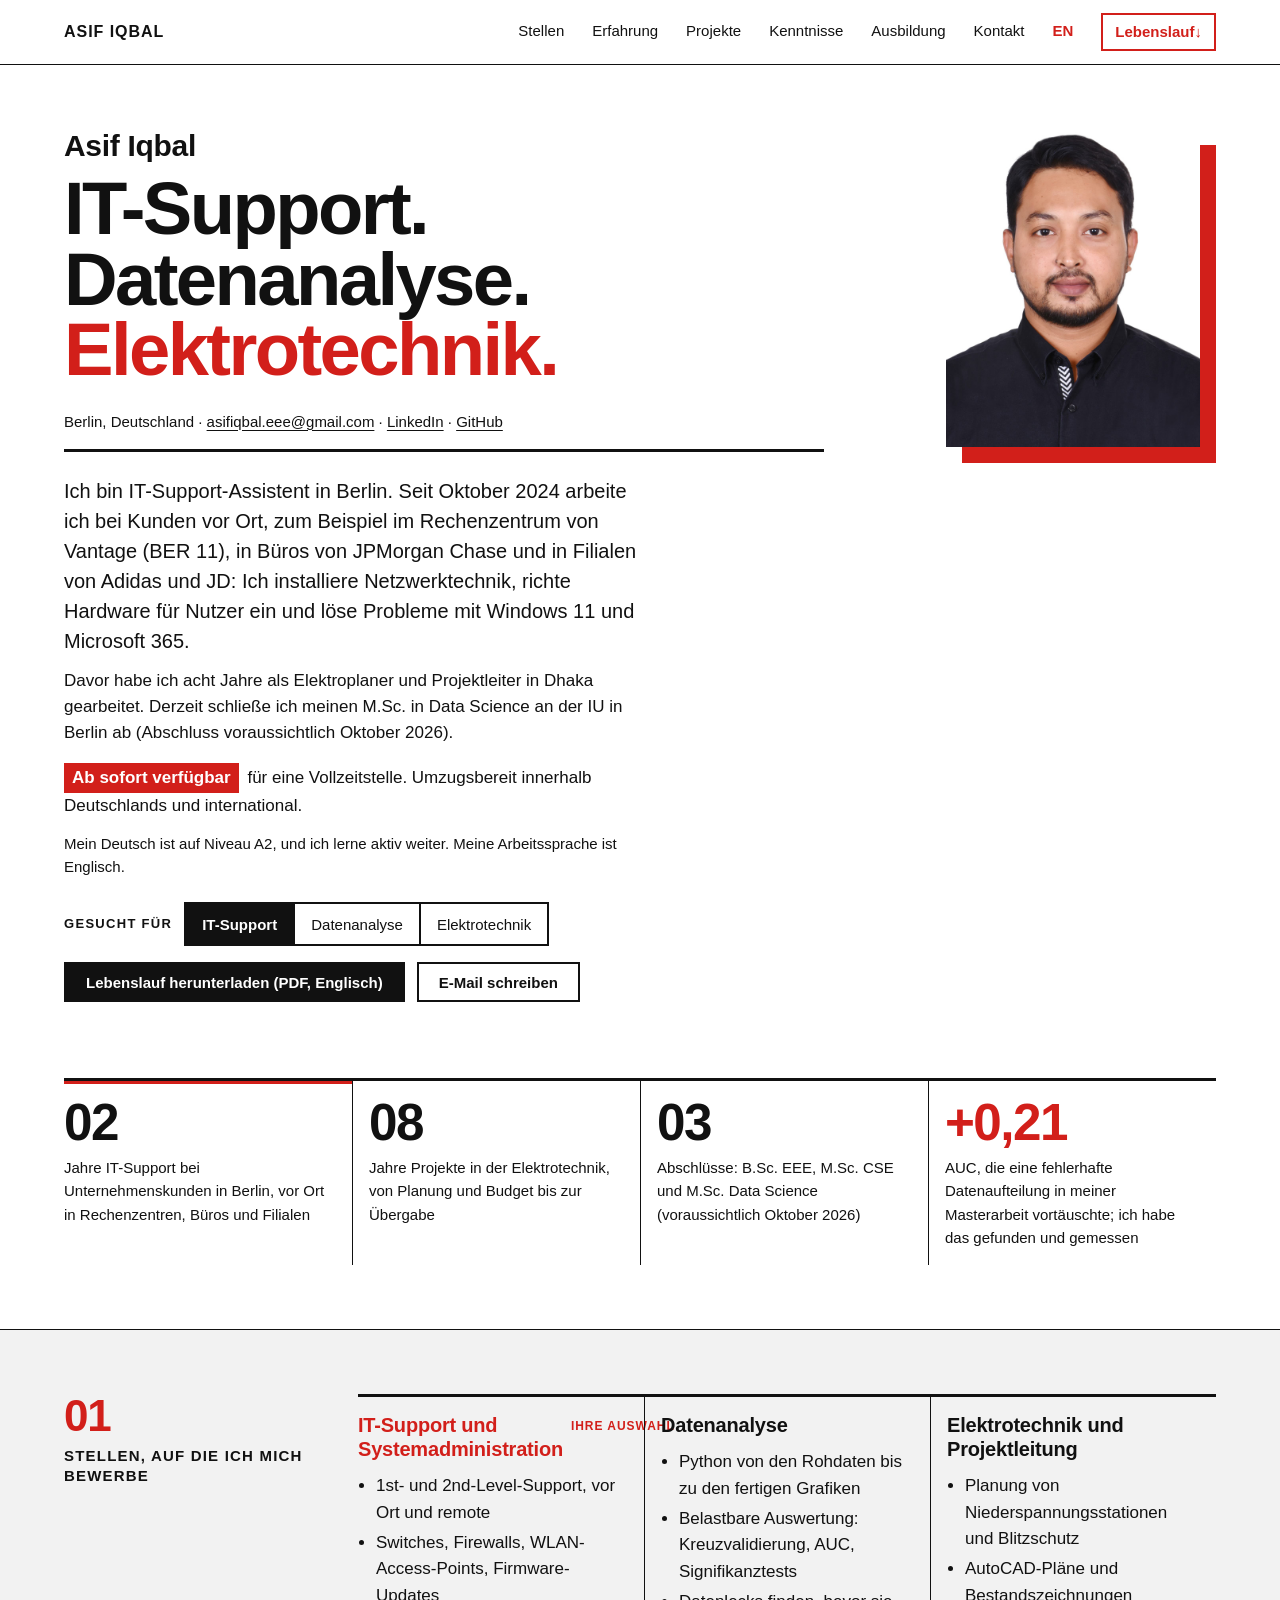
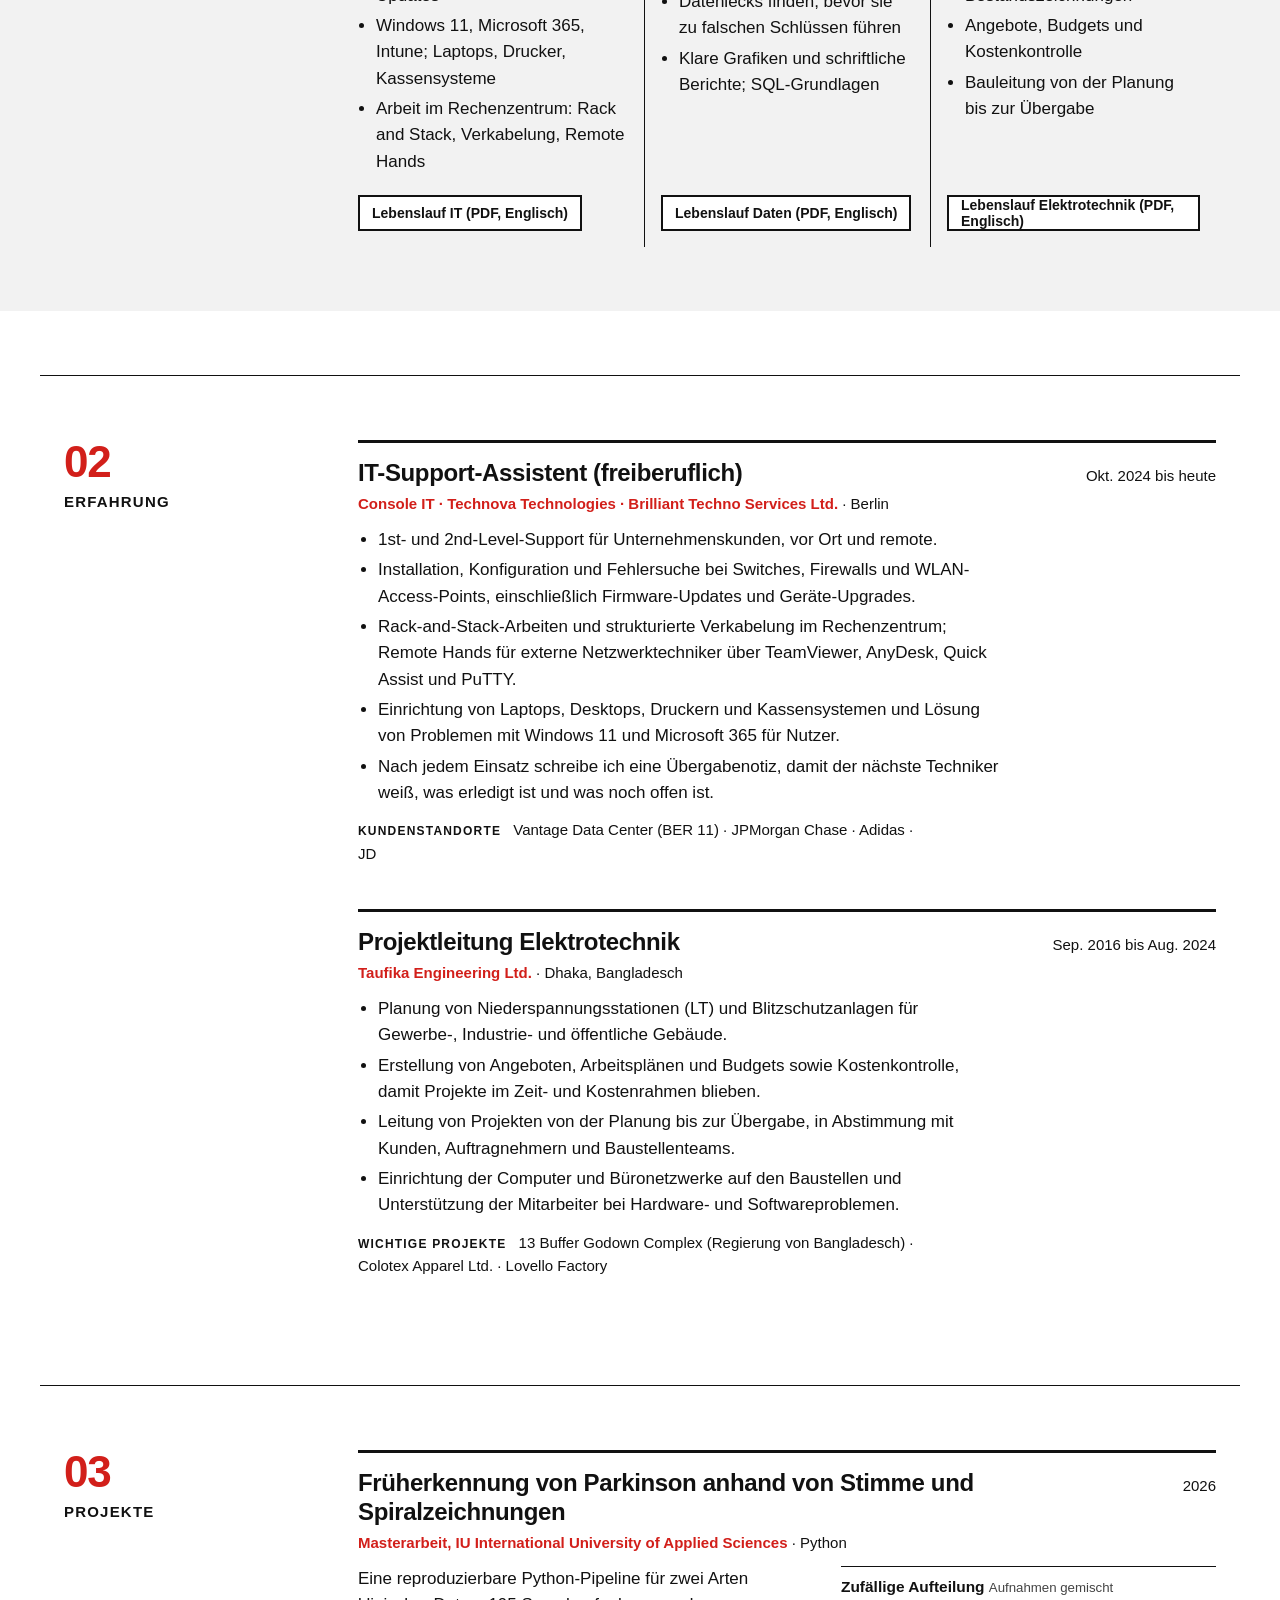
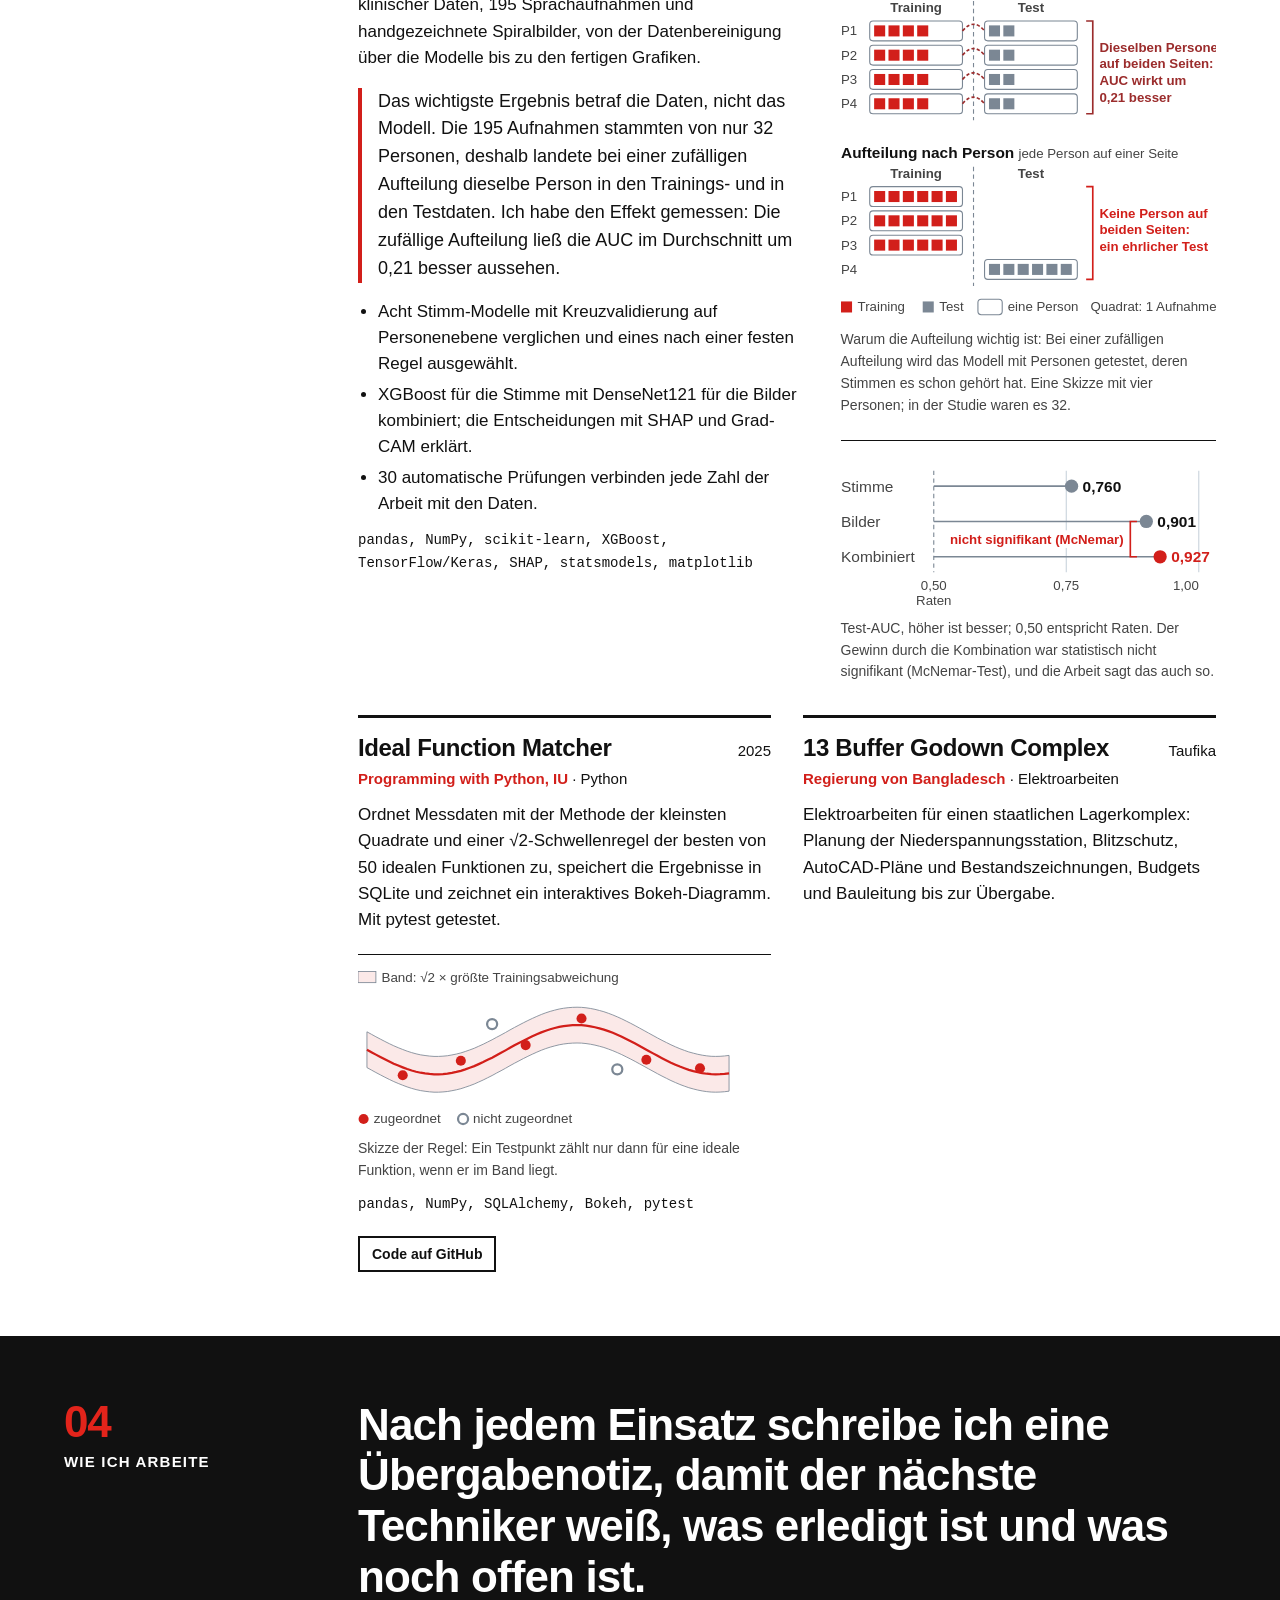
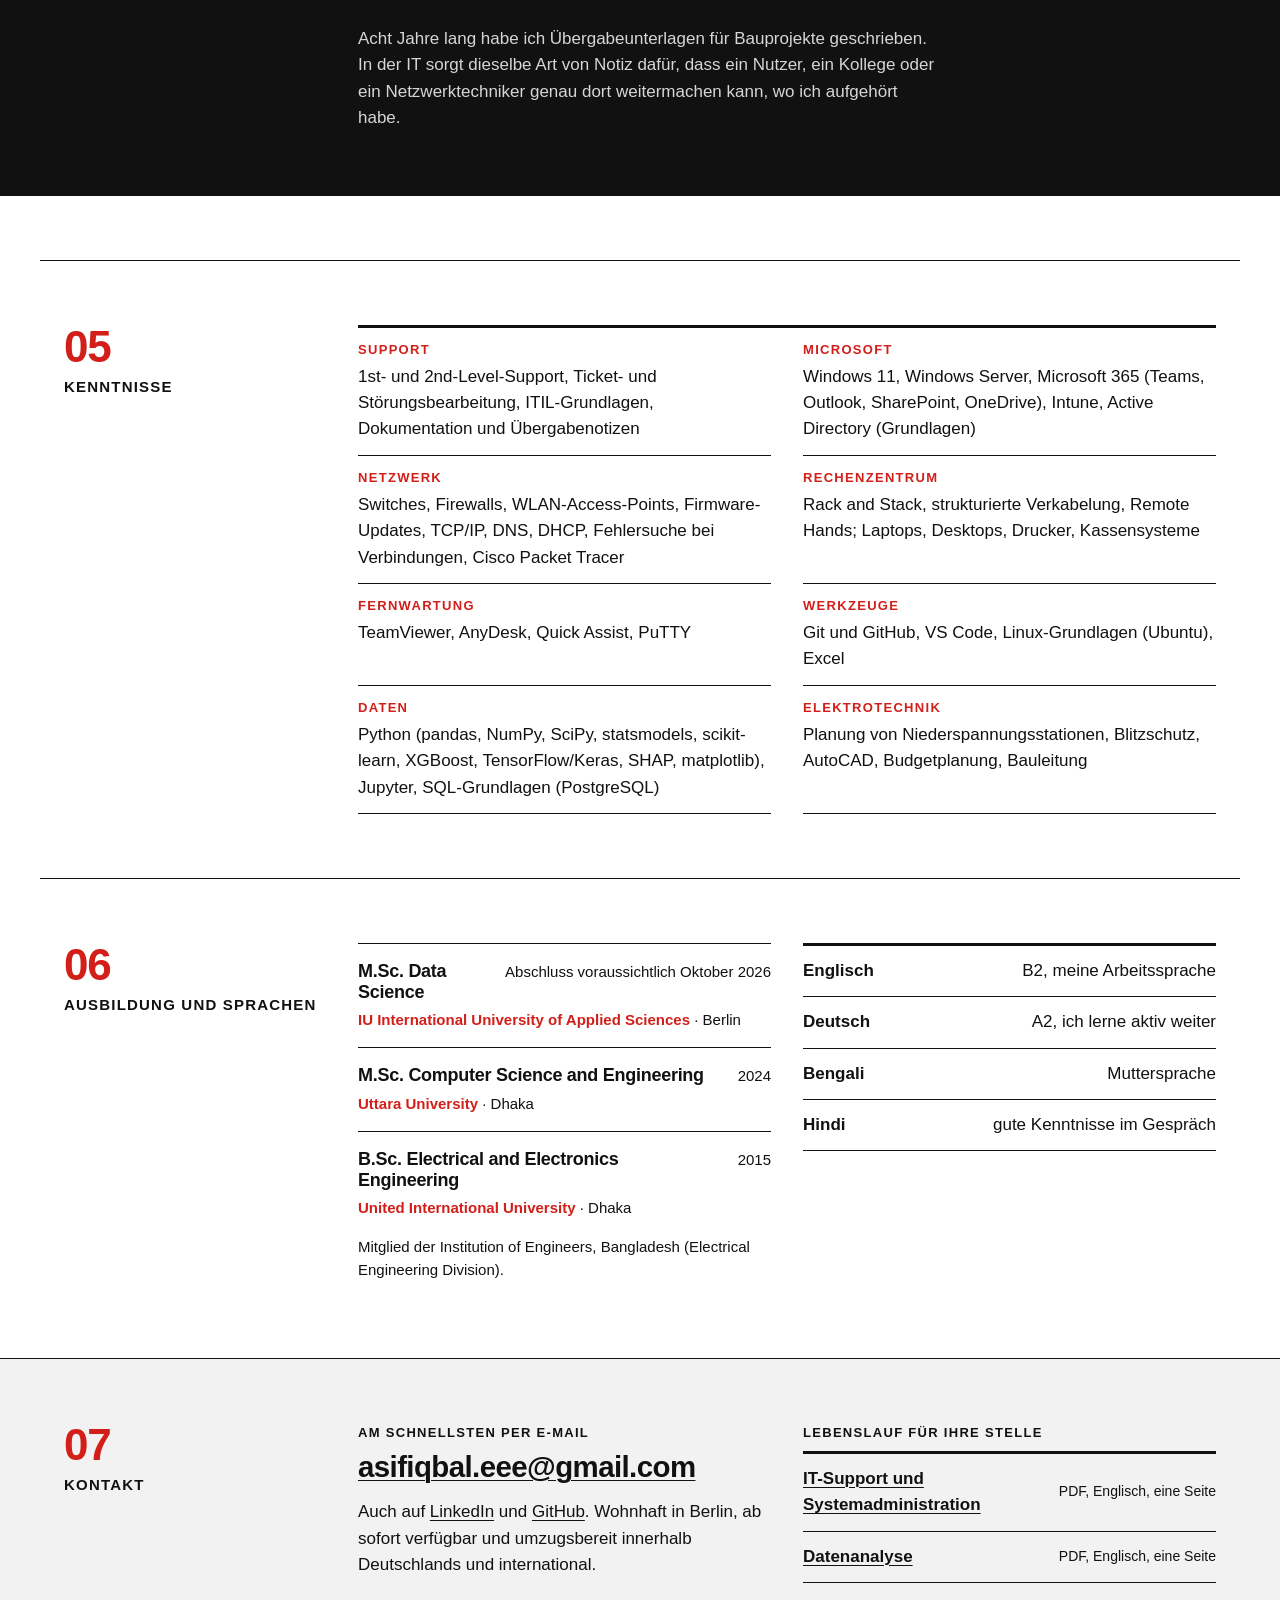
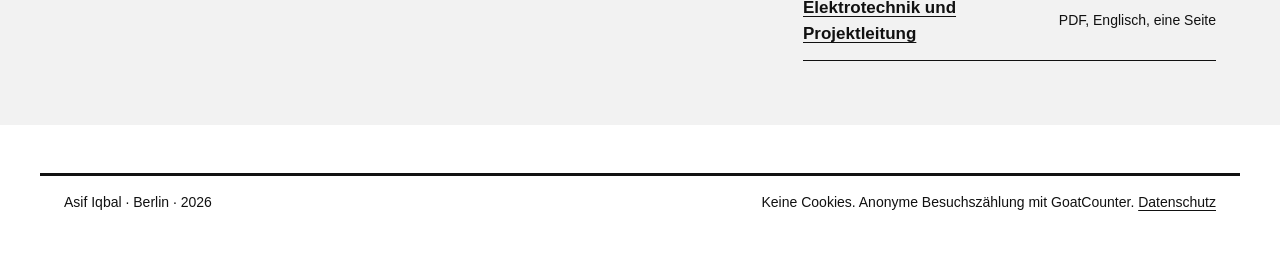
==== commit 215d1969: "Degree expected October 2026, open to relocation; EN/DE link keeps the chosen role" ====
--- a/de/index.html
+++ b/de/index.html
@@ -4,11 +4,11 @@
   <meta charset="utf-8">
   <meta name="viewport" content="width=device-width, initial-scale=1">
   <title>Asif Iqbal · IT-Support, Datenanalyse, Elektrotechnik · Berlin</title>
-  <meta name="description" content="Asif Iqbal, Berlin. Seit 2024 IT-Support-Assistent bei Unternehmenskunden, davor acht Jahre Elektroplaner und Projektleiter, M.Sc. Data Science. Ab sofort verfügbar, deutschlandweit.">
+  <meta name="description" content="Asif Iqbal, Berlin. Seit 2024 IT-Support-Assistent bei Unternehmenskunden, davor acht Jahre Elektroplaner und Projektleiter, M.Sc. Data Science (voraussichtlich Oktober 2026). Ab sofort verfügbar, umzugsbereit.">
   <meta name="author" content="Asif Iqbal">
   <meta property="og:type" content="profile">
   <meta property="og:title" content="Asif Iqbal · IT-Support, Datenanalyse, Elektrotechnik">
-  <meta property="og:description" content="IT-Support bei Unternehmenskunden in Berlin, acht Jahre Projekte in der Elektrotechnik, M.Sc. Data Science.">
+  <meta property="og:description" content="IT-Support bei Unternehmenskunden in Berlin, acht Jahre Projekte in der Elektrotechnik, M.Sc. Data Science (voraussichtlich Oktober 2026).">
   <meta property="og:url" content="https://asifiu.github.io/de/">
   <meta property="og:image" content="https://asifiu.github.io/img/asif-iqbal.jpg">
   <meta property="og:locale" content="de_DE">
@@ -62,17 +62,17 @@
         <div class="intro-body">
           <div data-show="it">
             <p class="lede">Ich bin IT-Support-Assistent in Berlin. Seit Oktober 2024 arbeite ich bei Kunden vor Ort, zum Beispiel im Rechenzentrum von Vantage (BER 11), in Büros von JPMorgan Chase und in Filialen von Adidas und JD: Ich installiere Netzwerktechnik, richte Hardware für Nutzer ein und löse Probleme mit Windows 11 und Microsoft 365.</p>
-            <p>Davor habe ich acht Jahre als Elektroplaner und Projektleiter in Dhaka gearbeitet, und in diesem Herbst habe ich meine Masterarbeit in Data Science an der IU in Berlin eingereicht.</p>
+            <p>Davor habe ich acht Jahre als Elektroplaner und Projektleiter in Dhaka gearbeitet. Derzeit schließe ich meinen M.Sc. in Data Science an der IU in Berlin ab (Abschluss voraussichtlich Oktober 2026).</p>
           </div>
           <div data-show="ee" hidden>
             <p class="lede">Acht Jahre lang habe ich als Elektroplaner und Projektleiter in Dhaka gearbeitet: Ich habe Niederspannungsstationen und Blitzschutzanlagen für Gewerbe-, Industrie- und öffentliche Gebäude geplant, Angebote und Budgets erstellt und Projekte von der Planung bis zur Übergabe geleitet.</p>
-            <p>Seit Oktober 2024 arbeite ich als IT-Support-Assistent bei Kunden vor Ort in Berlin, und in diesem Herbst habe ich meine Masterarbeit in Data Science an der IU in Berlin eingereicht.</p>
+            <p>Seit Oktober 2024 arbeite ich als IT-Support-Assistent bei Kunden vor Ort in Berlin, und ich schließe meinen M.Sc. in Data Science an der IU in Berlin ab (Abschluss voraussichtlich Oktober 2026).</p>
           </div>
           <div data-show="data" hidden>
-            <p class="lede">In diesem Herbst habe ich meine Masterarbeit in Data Science an der IU in Berlin eingereicht: eine reproduzierbare Python-Pipeline für 195 Sprachaufnahmen und handgezeichnete Spiralen, in der ich ein Datenleck gefunden und gemessen habe, das die AUC um 0,21 besser aussehen ließ.</p>
+            <p class="lede">Für meine Masterarbeit in Data Science an der IU in Berlin (Abschluss voraussichtlich Oktober 2026) habe ich eine reproduzierbare Python-Pipeline für 195 Sprachaufnahmen und handgezeichnete Spiralen gebaut und darin ein Datenleck gefunden und gemessen, das die AUC um 0,21 besser aussehen ließ.</p>
             <p>Seit Oktober 2024 arbeite ich als IT-Support-Assistent bei Kunden in Berlin, zum Beispiel im Rechenzentrum von Vantage (BER 11), bei JPMorgan Chase und in Filialen von Adidas und JD. Davor habe ich acht Jahre als Elektroplaner und Projektleiter in Dhaka gearbeitet.</p>
           </div>
-          <p class="avail"><span class="tag">Ab sofort verfügbar</span> für eine Vollzeitstelle, deutschlandweit.</p>
+          <p class="avail"><span class="tag">Ab sofort verfügbar</span> für eine Vollzeitstelle. Umzugsbereit innerhalb Deutschlands und international.</p>
           <p class="lang-note">Mein Deutsch ist auf Niveau A2, und ich lerne aktiv weiter. Meine Arbeitssprache ist Englisch.</p>
 
           <div class="focus" role="group" aria-labelledby="focusLabel" hidden>
@@ -100,7 +100,7 @@
       <dl class="facts">
         <div data-for="it"><dt>02</dt><dd>Jahre IT-Support bei Unternehmenskunden in Berlin, vor Ort in Rechenzentren, Büros und Filialen</dd></div>
         <div data-for="ee"><dt>08</dt><dd>Jahre Projekte in der Elektrotechnik, von Planung und Budget bis zur Übergabe</dd></div>
-        <div><dt>03</dt><dd>Abschlüsse: B.Sc. EEE, M.Sc. CSE und M.Sc. Data Science</dd></div>
+        <div><dt>03</dt><dd>Abschlüsse: B.Sc. EEE, M.Sc. CSE und M.Sc. Data Science (voraussichtlich Oktober 2026)</dd></div>
         <div data-for="data" class="hot"><dt>+0,21</dt><dd>AUC, die eine fehlerhafte Datenaufteilung in meiner Masterarbeit vortäuschte; ich habe das gefunden und gemessen</dd></div>
       </dl>
     </section>
@@ -342,7 +342,7 @@
       <div class="two-col">
         <div>
           <article class="entry compact">
-            <div class="entry-head"><h3>M.Sc. Data Science</h3><span class="dates">Masterarbeit eingereicht 2026</span></div>
+            <div class="entry-head"><h3>M.Sc. Data Science</h3><span class="dates">Abschluss voraussichtlich Oktober 2026</span></div>
             <p class="org">IU International University of Applied Sciences <span>Berlin</span></p>
           </article>
           <article class="entry compact">
@@ -371,7 +371,7 @@
           <div>
             <p class="contact-label">Am schnellsten per E-Mail</p>
             <p class="contact-email"><a href="mailto:asifiqbal.eee@gmail.com" data-goatcounter-click="email">asifiqbal.eee@gmail.com</a></p>
-            <p>Auch auf <a href="https://www.linkedin.com/in/asif-iqbal-ds" data-goatcounter-click="linkedin">LinkedIn</a> und <a href="https://github.com/asifiu" data-goatcounter-click="github">GitHub</a>. Wohnhaft in Berlin, ab sofort deutschlandweit verfügbar.</p>
+            <p>Auch auf <a href="https://www.linkedin.com/in/asif-iqbal-ds" data-goatcounter-click="linkedin">LinkedIn</a> und <a href="https://github.com/asifiu" data-goatcounter-click="github">GitHub</a>. Wohnhaft in Berlin, ab sofort verfügbar und umzugsbereit innerhalb Deutschlands und international.</p>
           </div>
           <div>
             <p class="contact-label">Lebenslauf für Ihre Stelle</p>
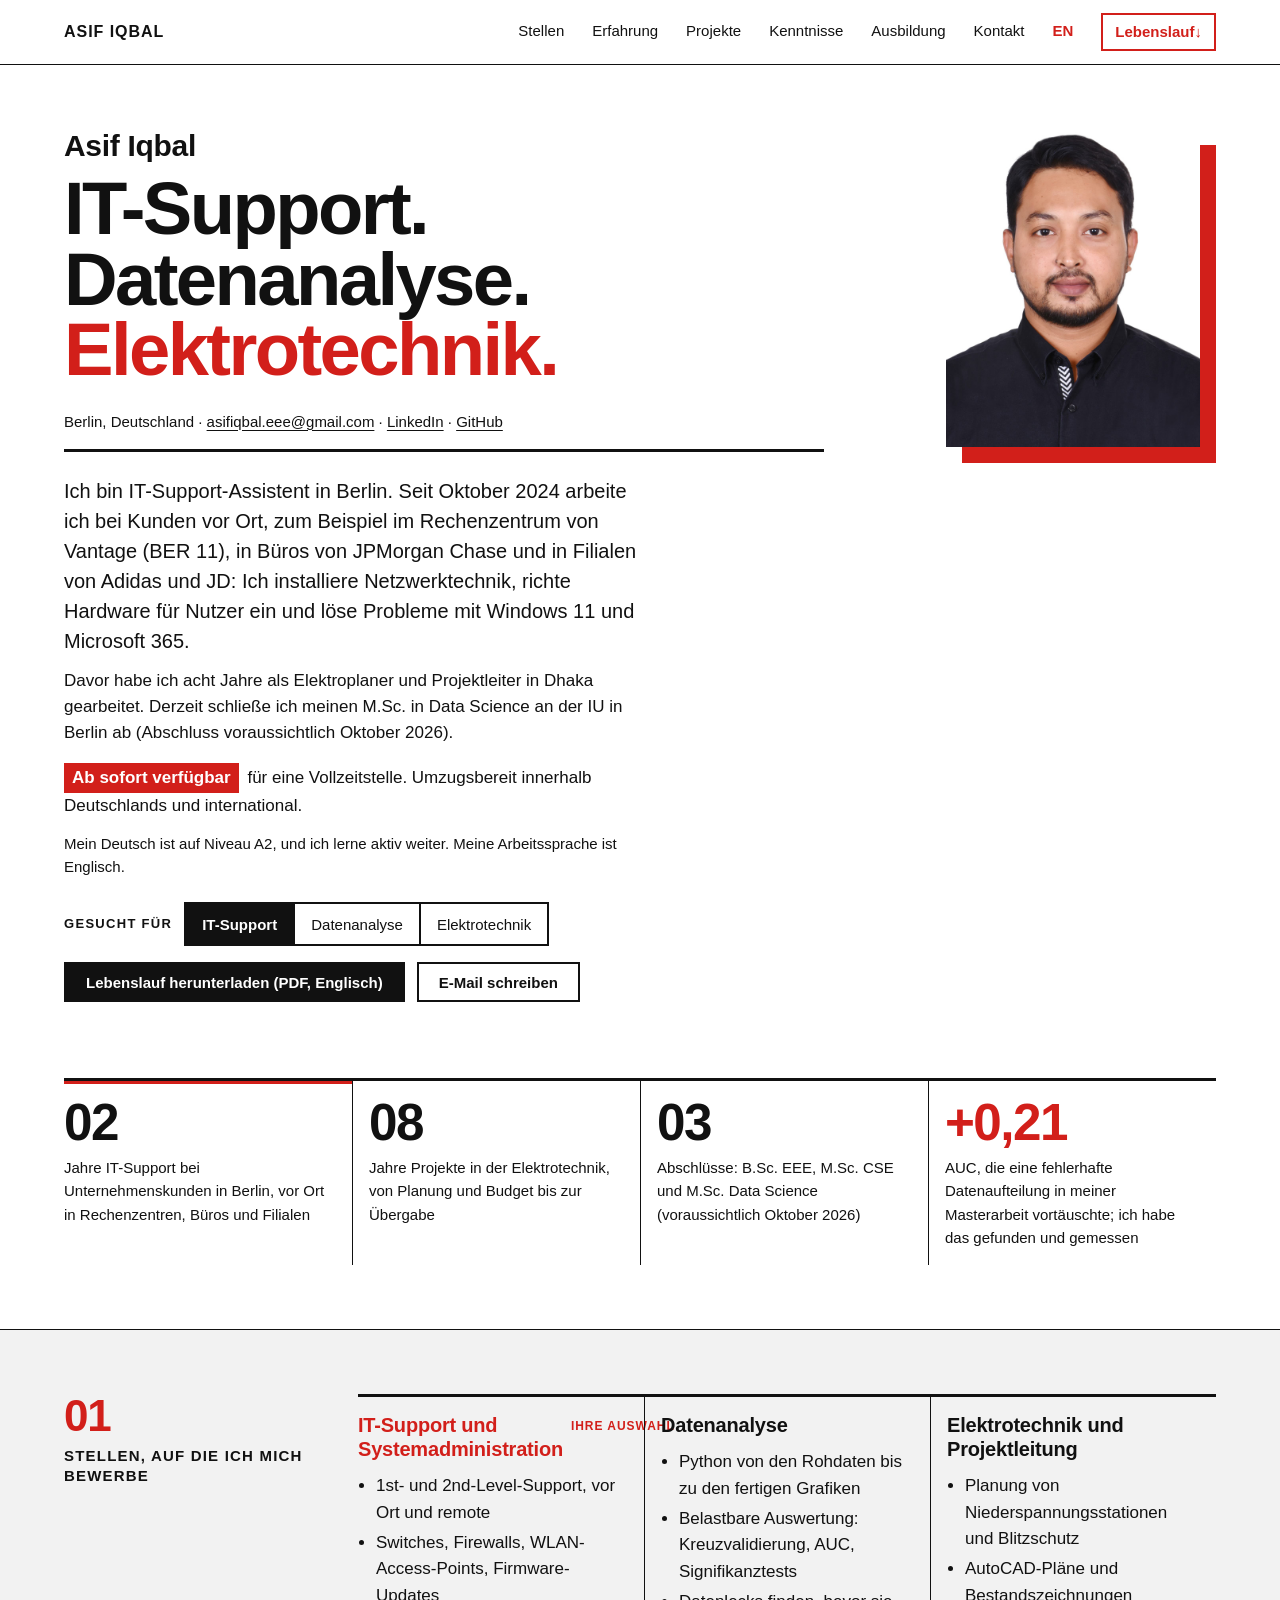
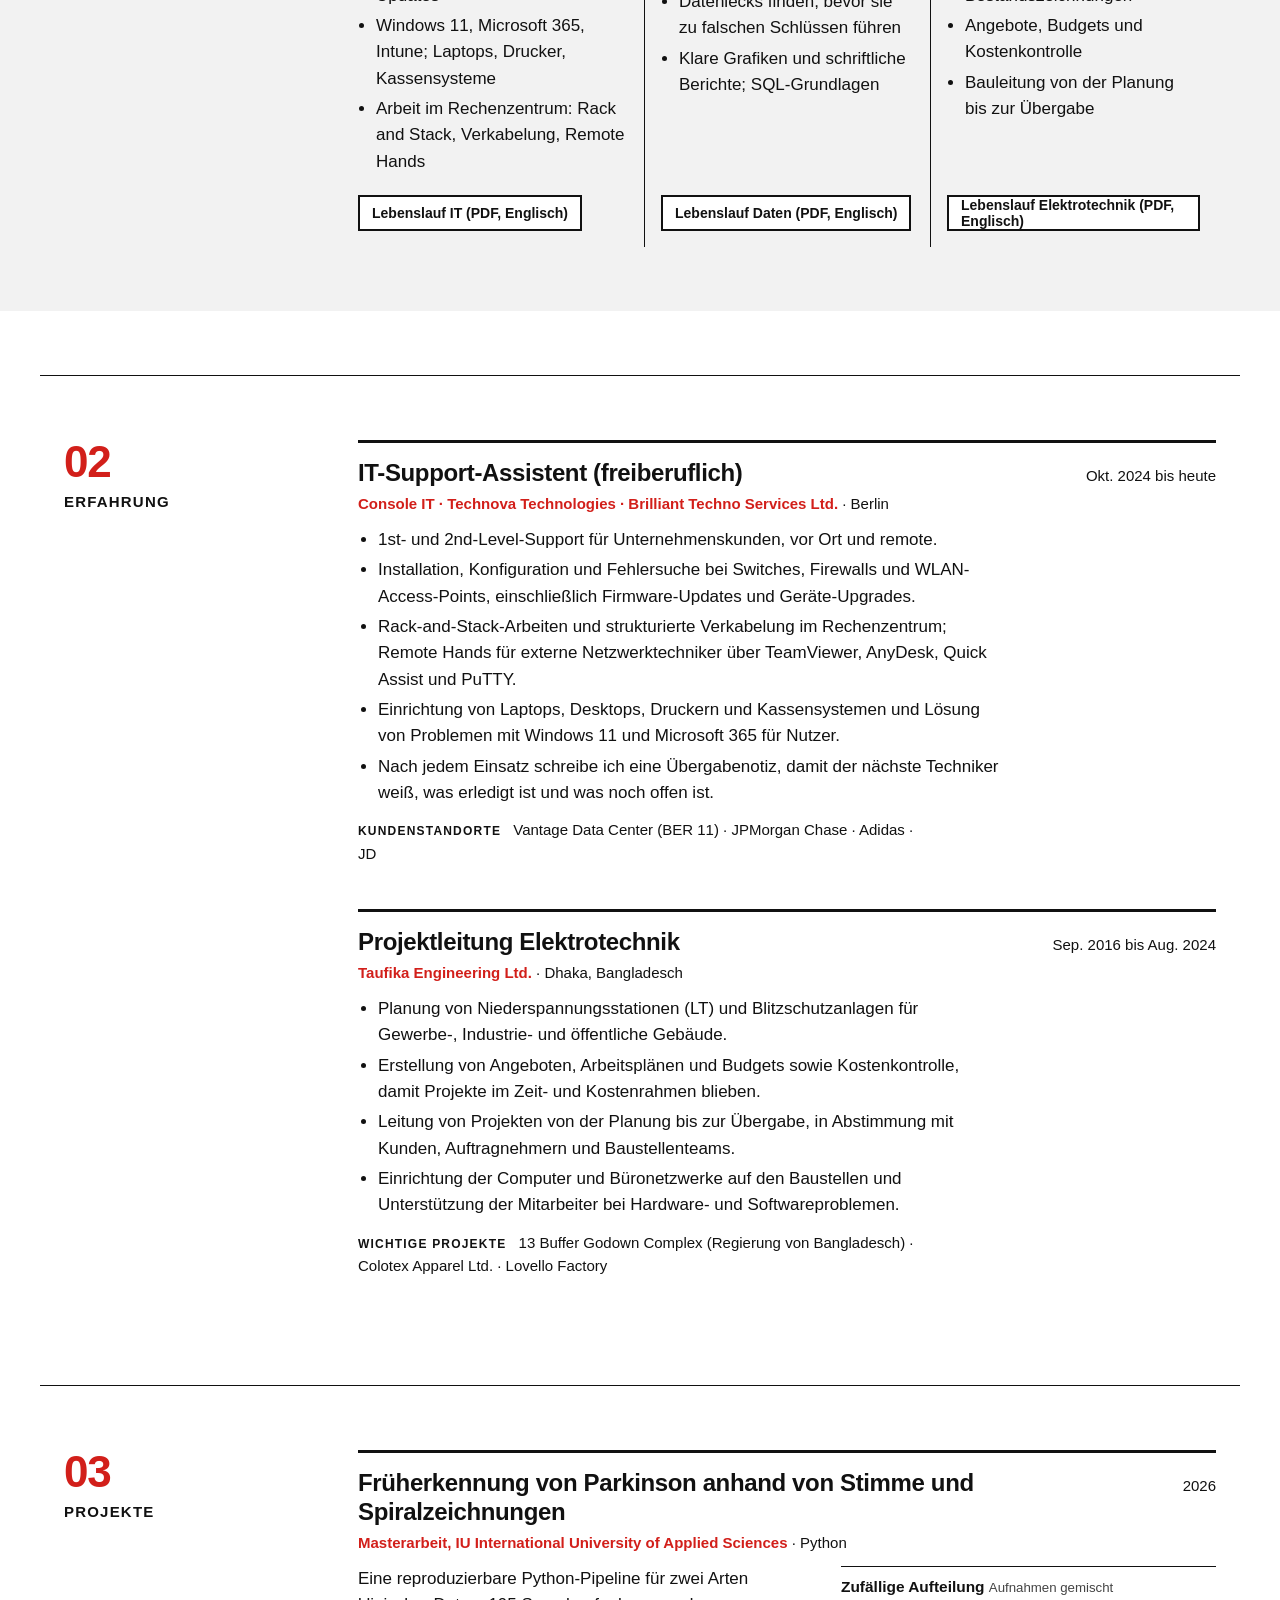
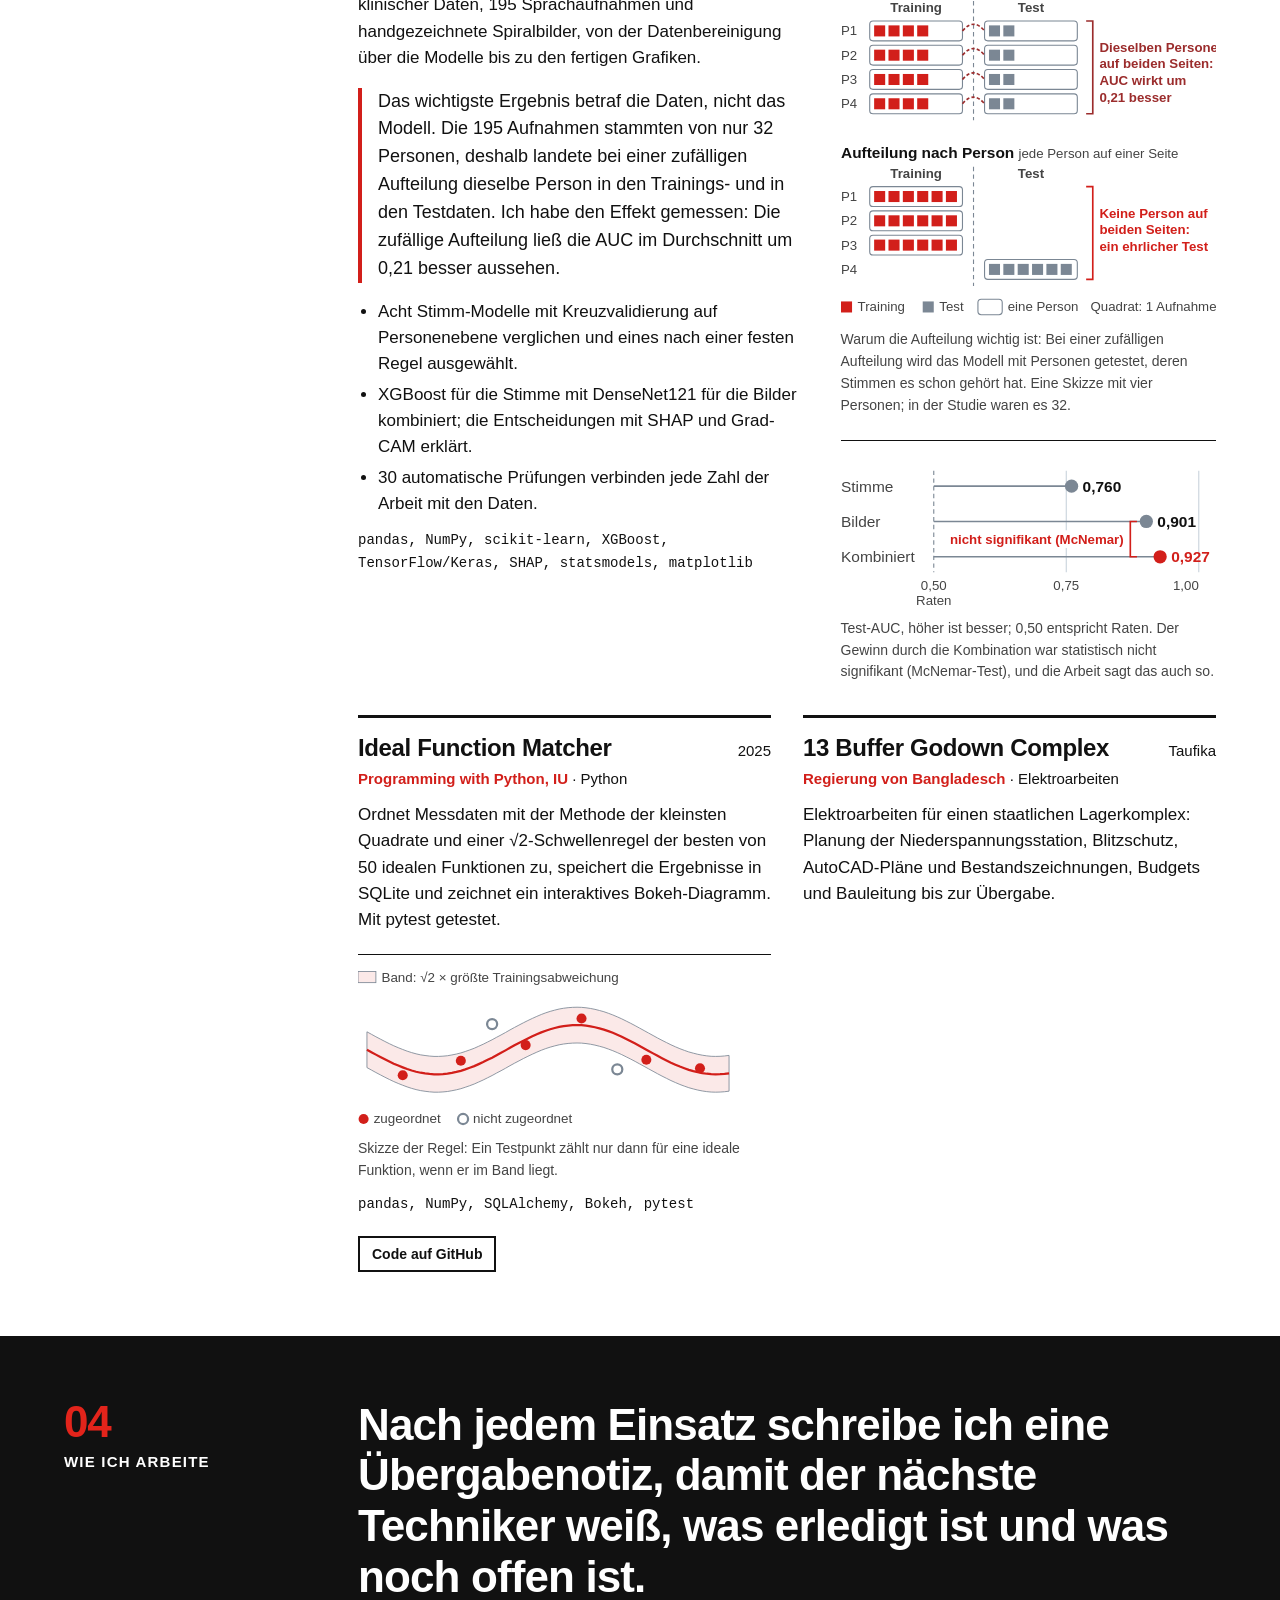
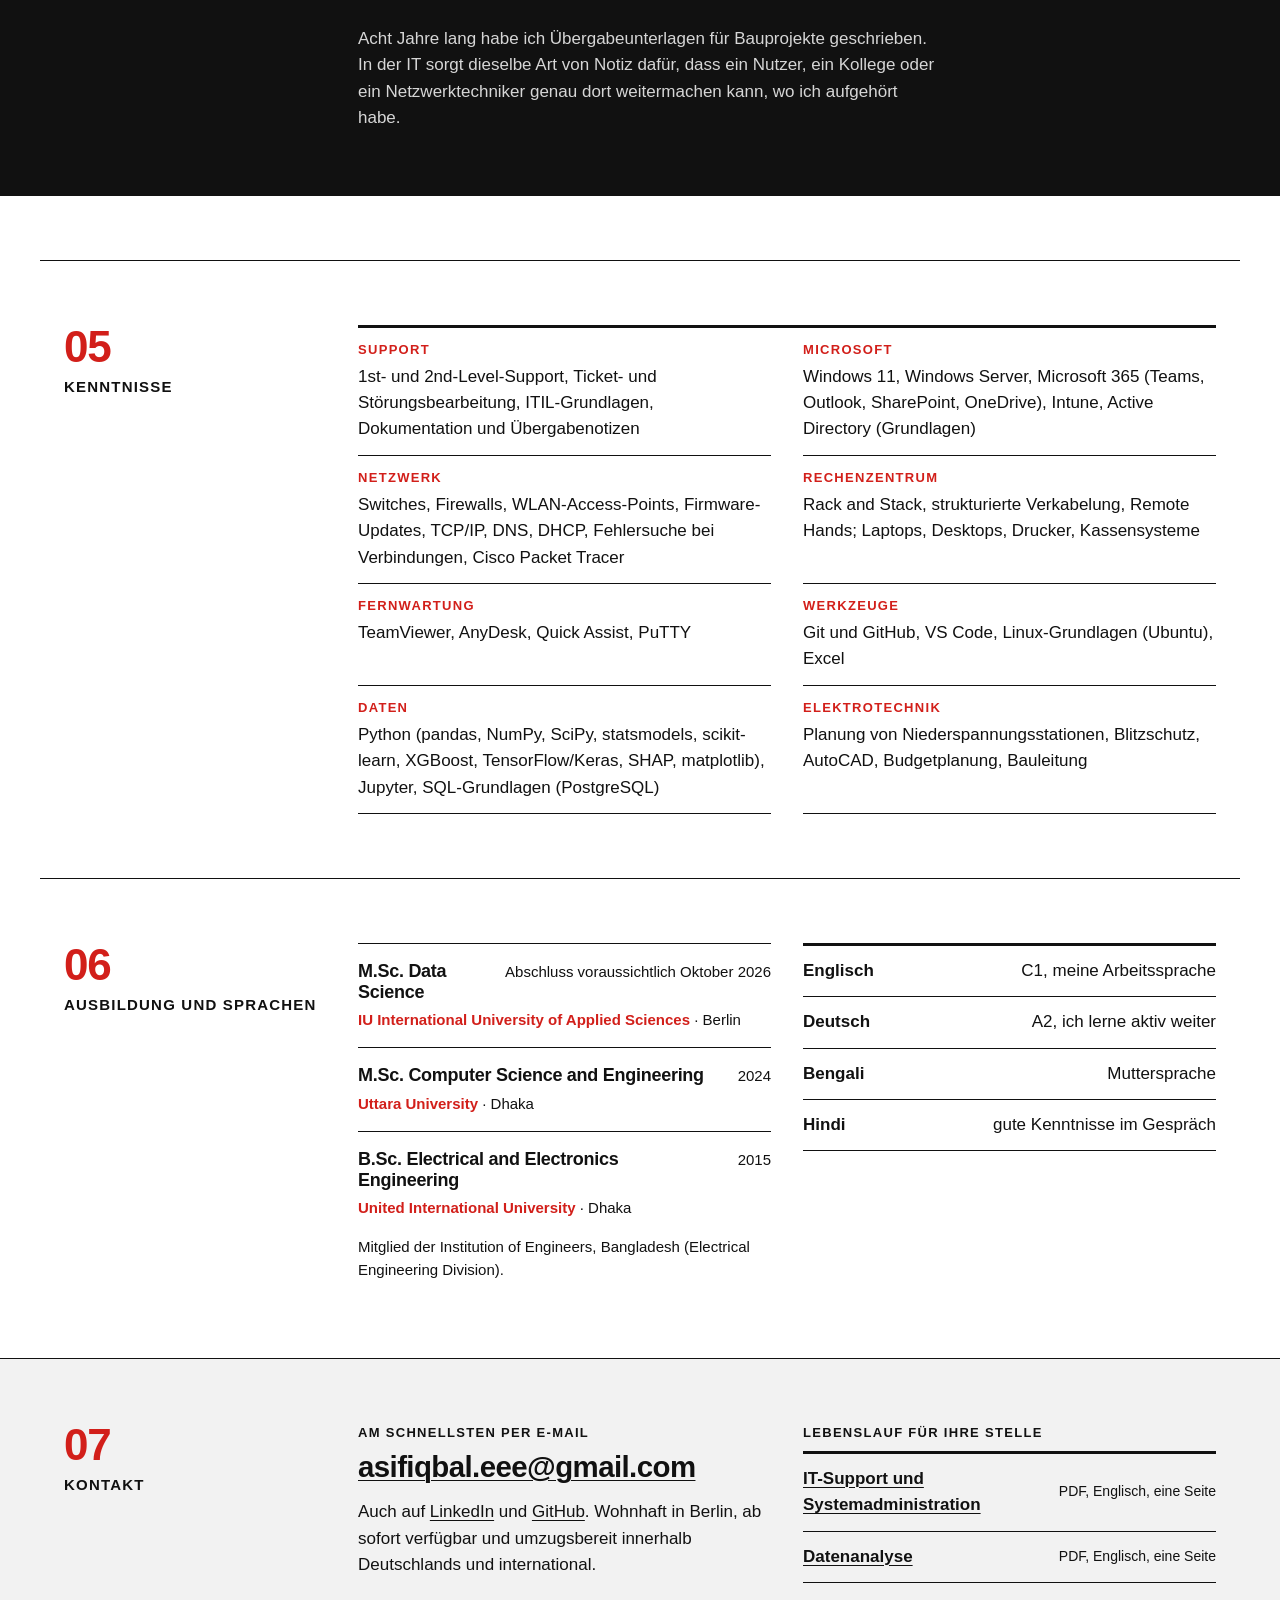
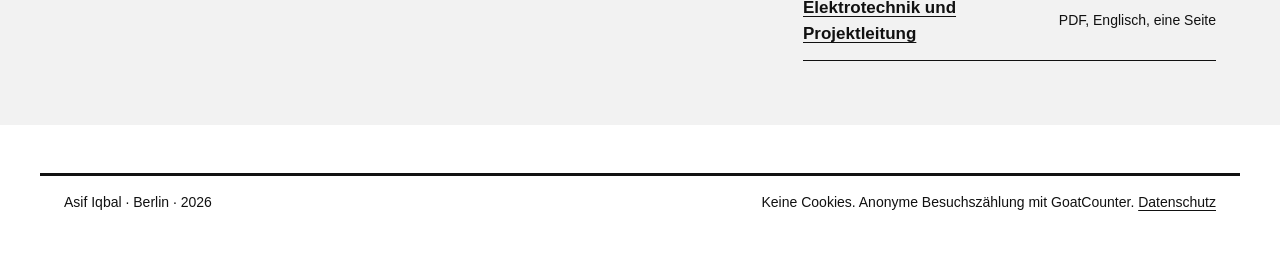
==== commit d611caa8: "English level C1; refreshed CV downloads" ====
--- a/de/index.html
+++ b/de/index.html
@@ -356,7 +356,7 @@
           <p class="plain">Mitglied der Institution of Engineers, Bangladesh (Electrical Engineering Division).</p>
         </div>
         <dl class="languages">
-          <div><dt>Englisch</dt><dd>B2, meine Arbeitssprache</dd></div>
+          <div><dt>Englisch</dt><dd>C1, meine Arbeitssprache</dd></div>
           <div><dt>Deutsch</dt><dd>A2, ich lerne aktiv weiter</dd></div>
           <div><dt>Bengali</dt><dd>Muttersprache</dd></div>
           <div><dt>Hindi</dt><dd>gute Kenntnisse im Gespräch</dd></div>
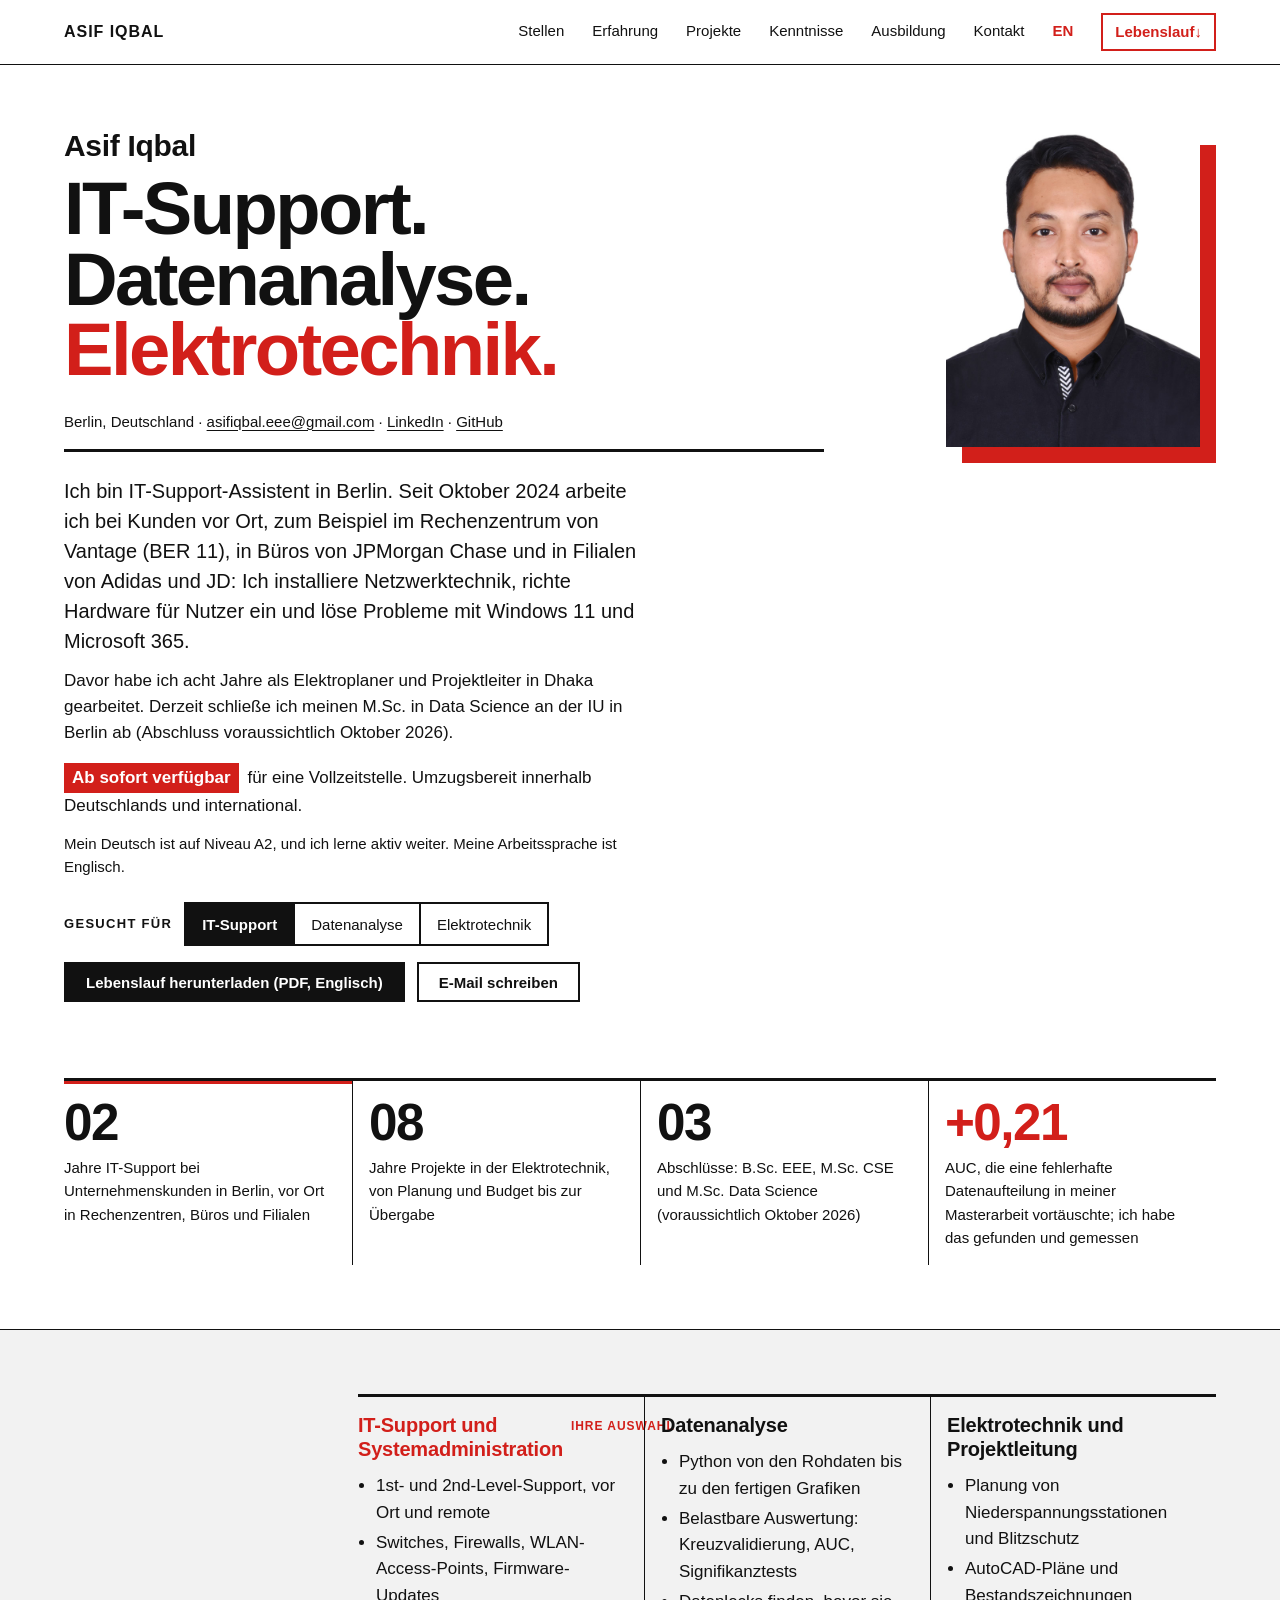
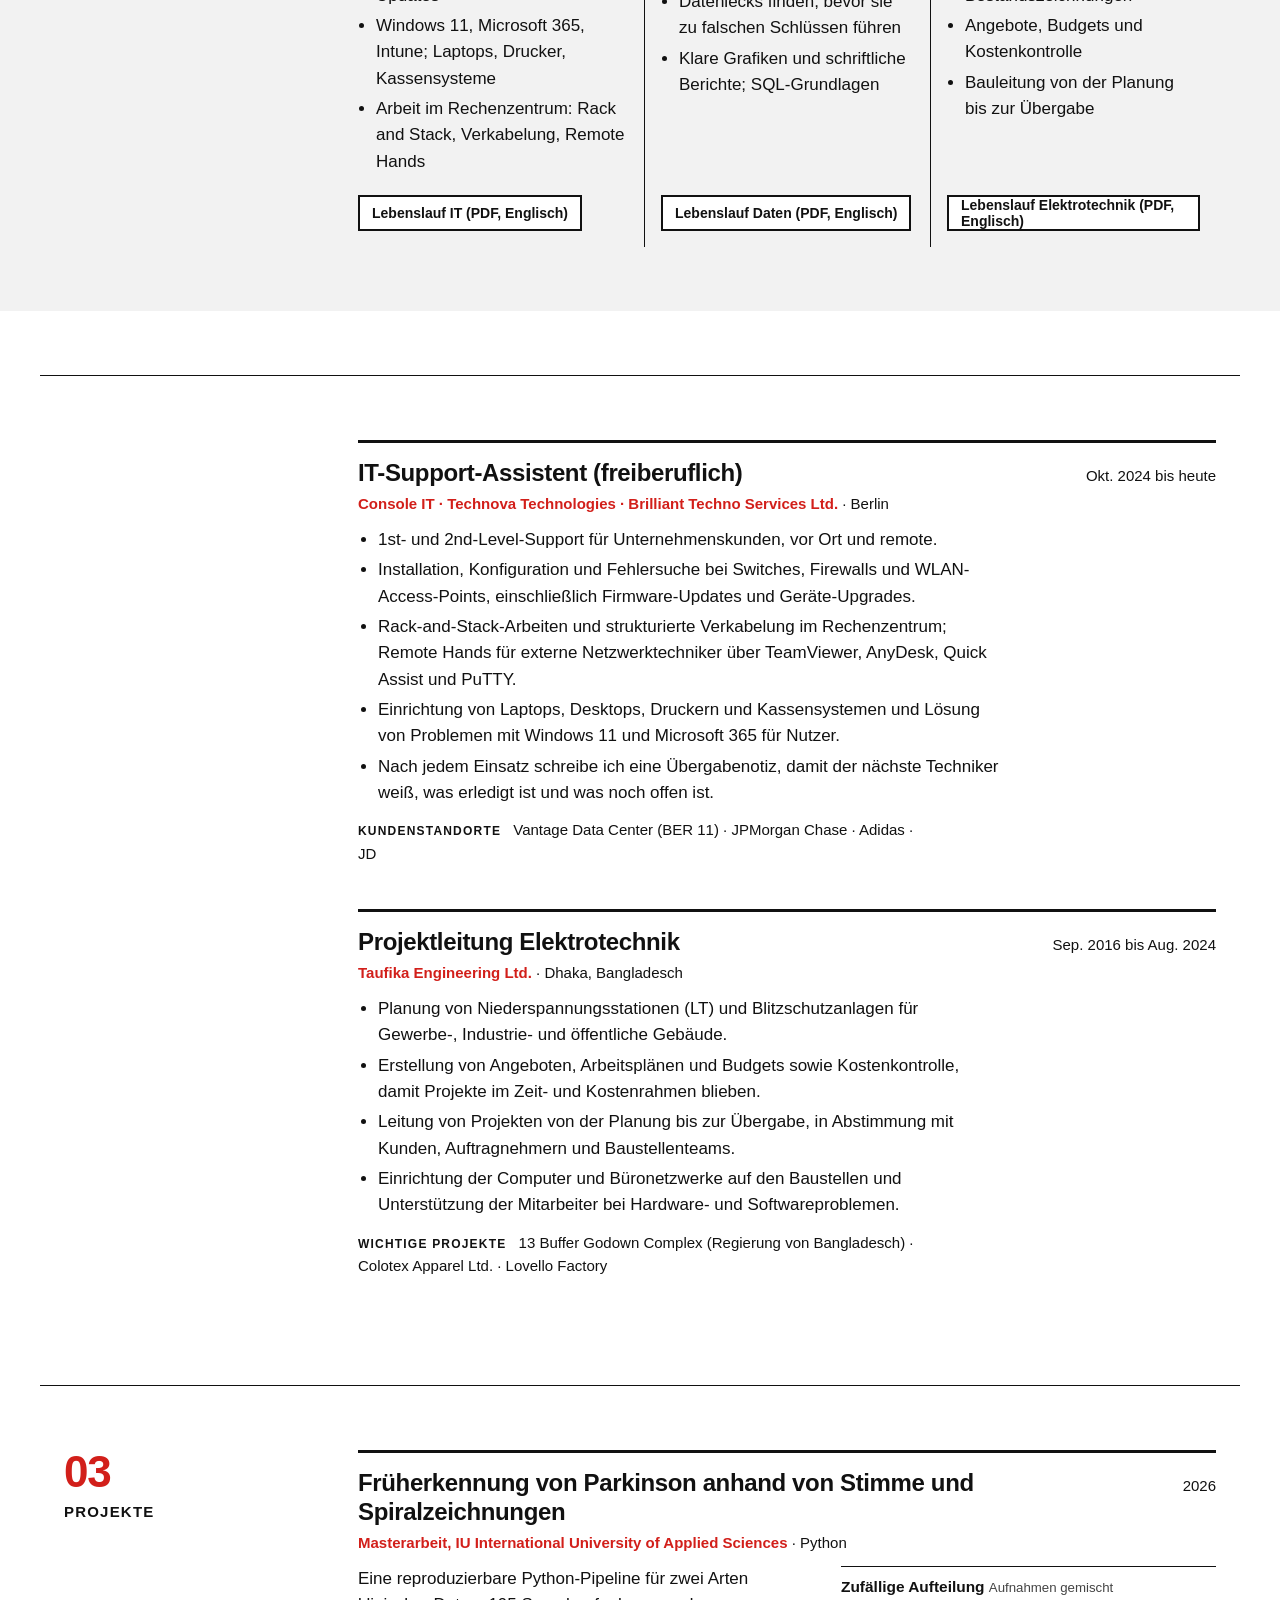
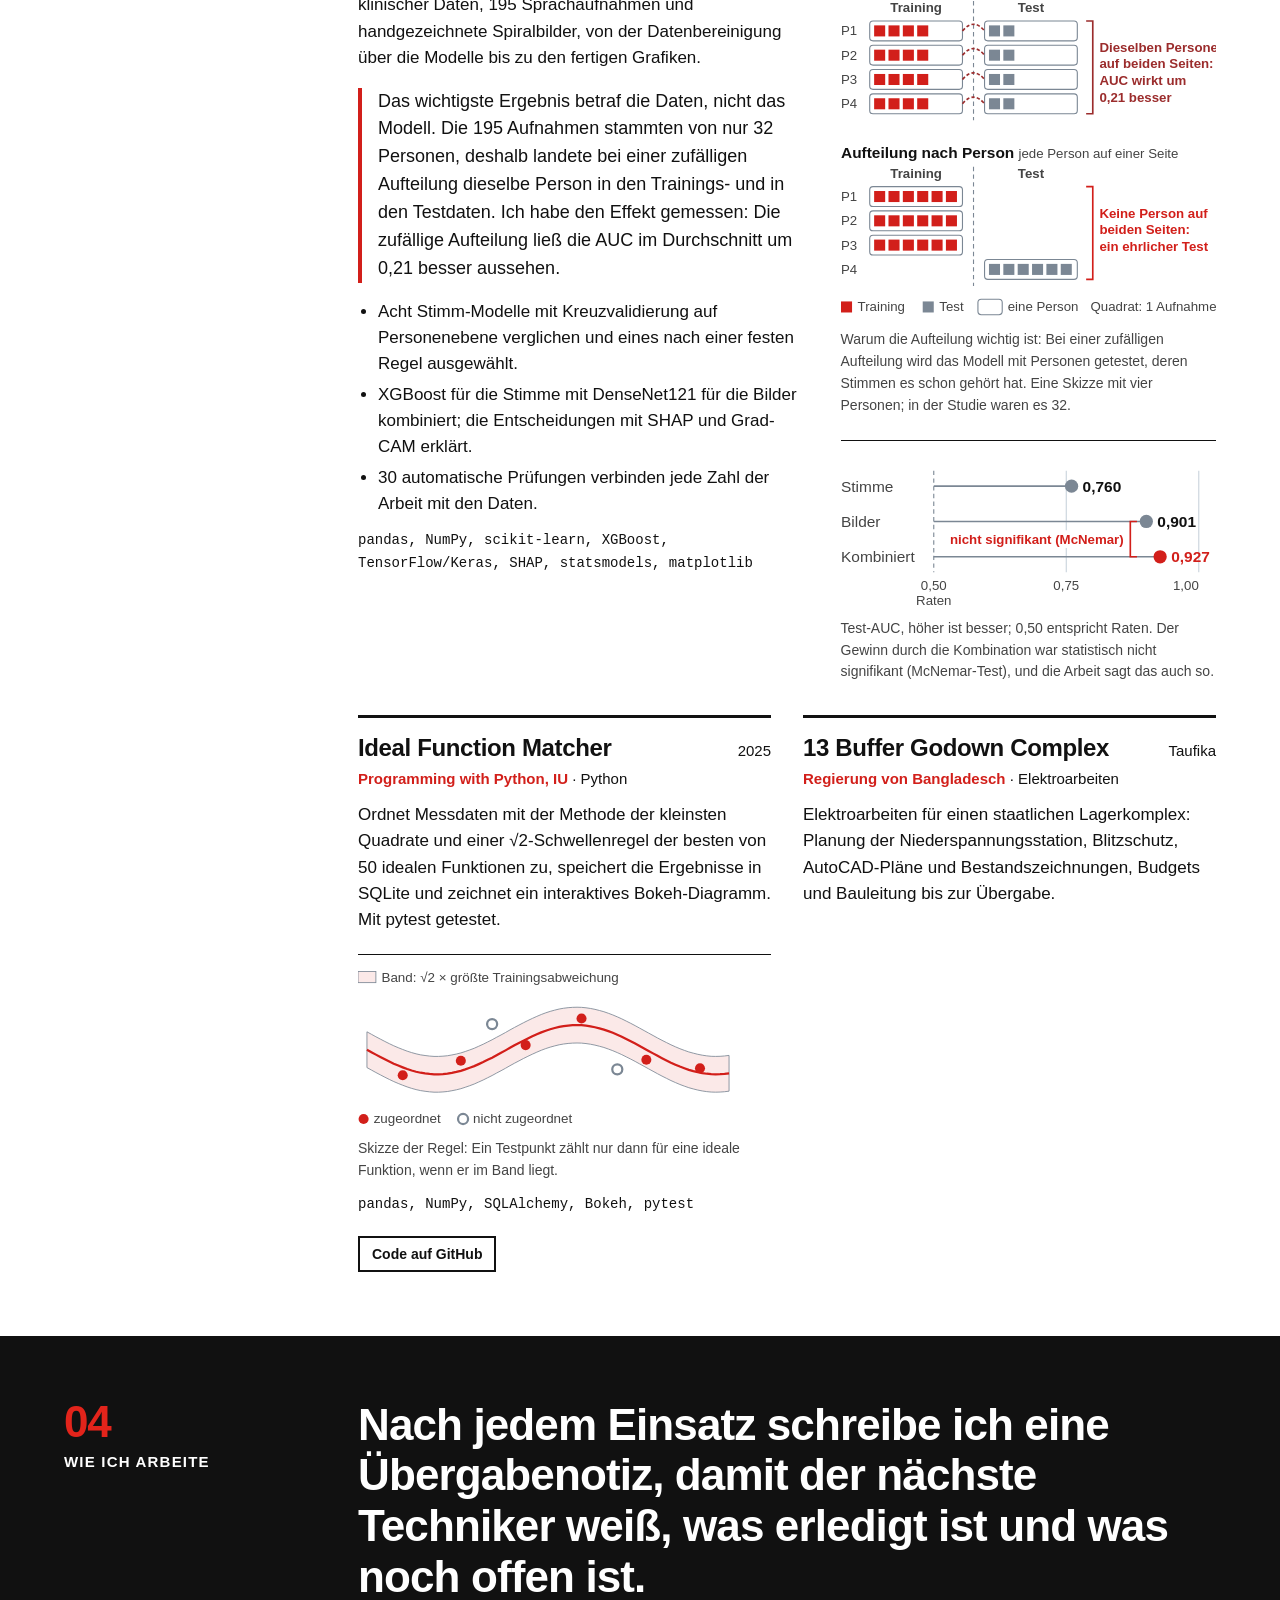
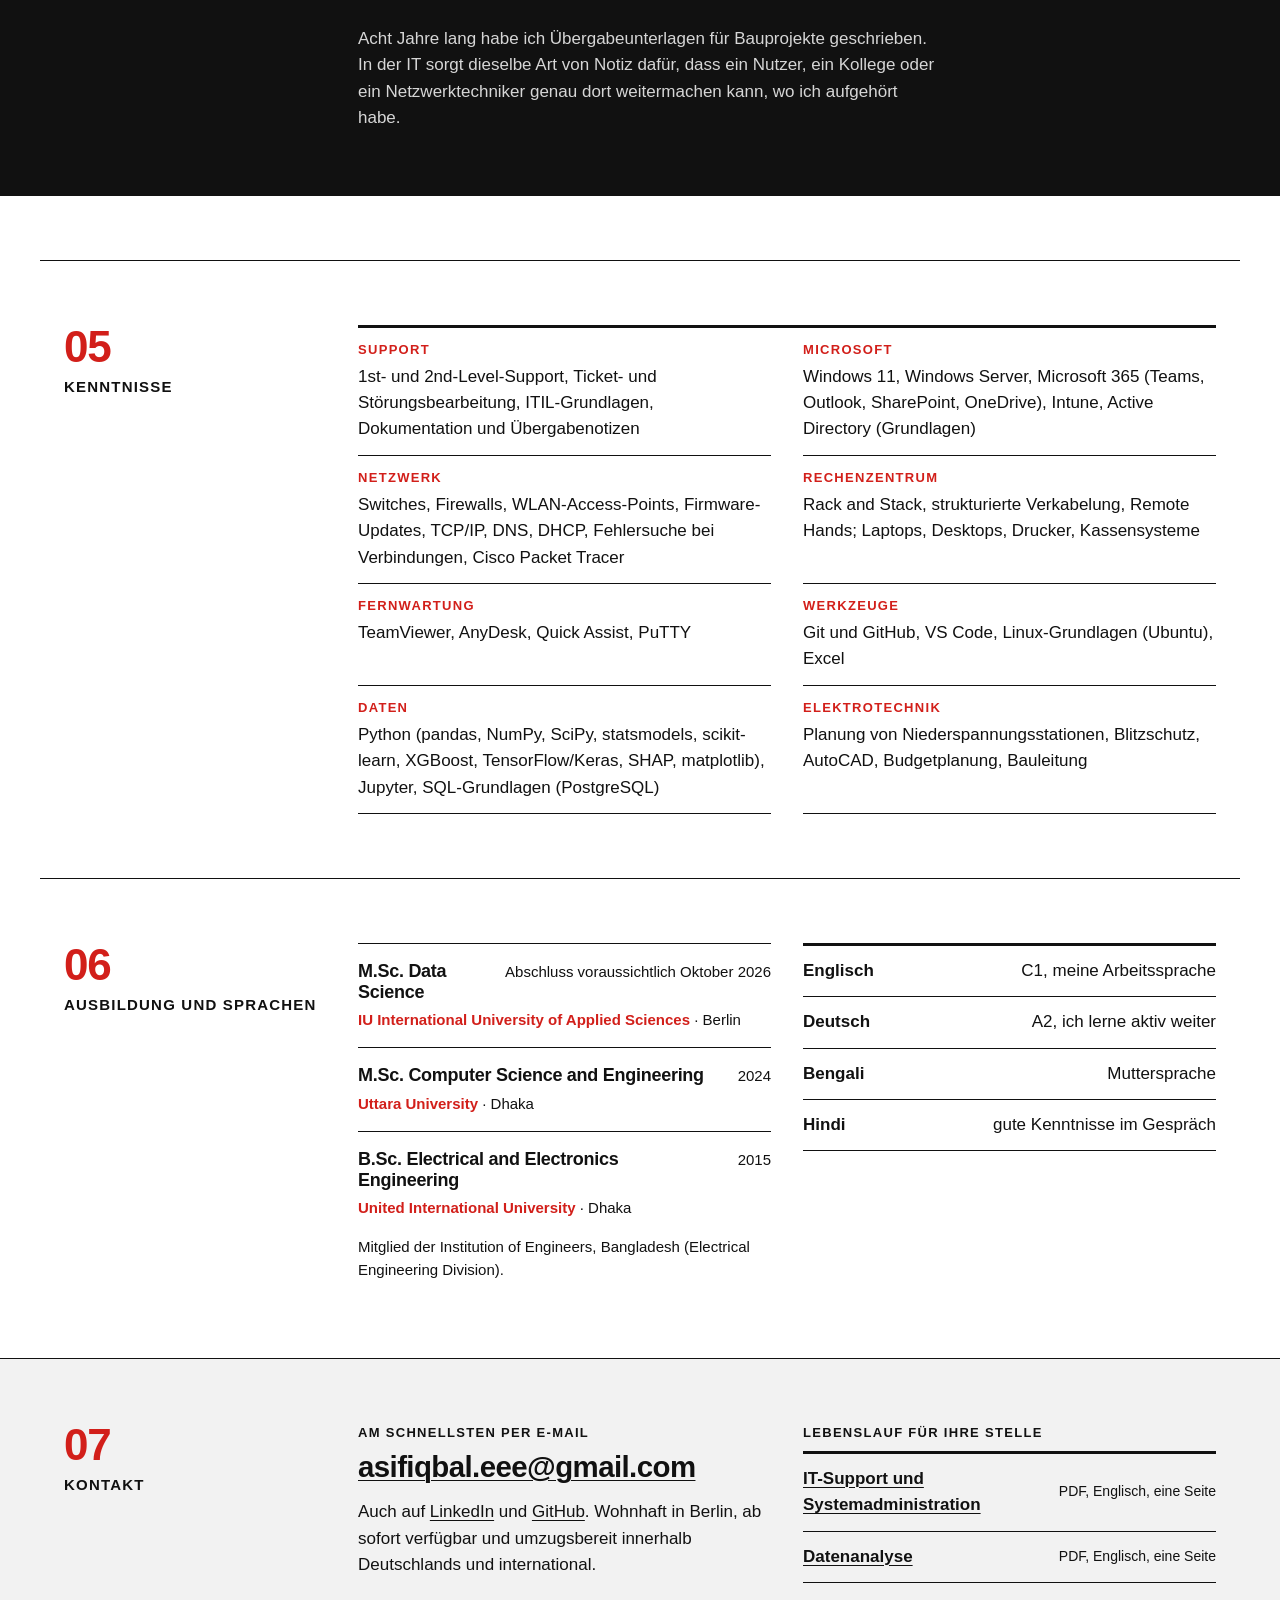
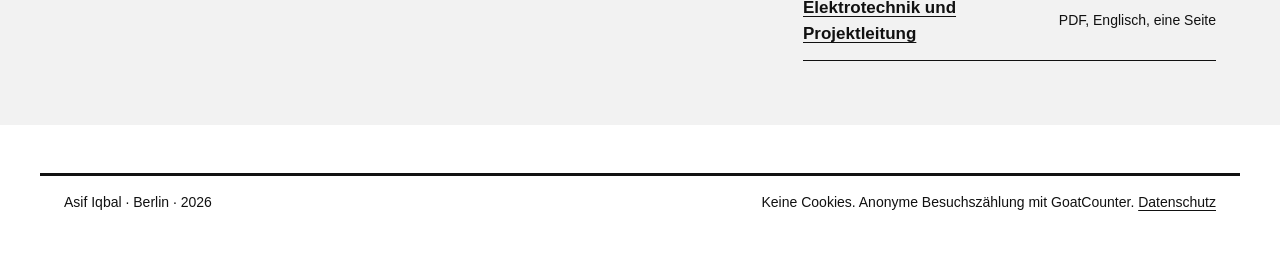
==== commit 1501e806: "Add robots.txt, sitemap and fuller search and social tags" ====
--- a/de/index.html
+++ b/de/index.html
@@ -12,22 +12,76 @@
   <meta property="og:url" content="https://asifiu.github.io/de/">
   <meta property="og:image" content="https://asifiu.github.io/img/asif-iqbal.jpg">
   <meta property="og:locale" content="de_DE">
+  <meta property="og:image:alt" content="Porträt von Asif Iqbal">
+  <meta property="og:locale:alternate" content="en_US">
+  <meta name="twitter:card" content="summary">
+  <meta name="twitter:title" content="Asif Iqbal · IT-Support, Datenanalyse, Elektrotechnik · Berlin">
+  <meta name="twitter:description" content="IT-Support bei Unternehmenskunden in Berlin, acht Jahre Projekte in der Elektrotechnik, M.Sc. Data Science (voraussichtlich Oktober 2026).">
+  <meta name="twitter:image" content="https://asifiu.github.io/img/asif-iqbal.jpg">
   <link rel="canonical" href="https://asifiu.github.io/de/">
   <link rel="alternate" hreflang="en" href="https://asifiu.github.io/">
   <link rel="alternate" hreflang="de" href="https://asifiu.github.io/de/">
+  <link rel="alternate" hreflang="x-default" href="https://asifiu.github.io/">
   <link rel="icon" href="../favicon.svg" type="image/svg+xml">
   <link rel="stylesheet" href="../tokens.css">
   <link rel="stylesheet" href="../theme.css">
   <link rel="stylesheet" href="../style.css">
   <script src="../site.js"></script>
   <script type="application/ld+json">
-  {"@context": "https://schema.org", "@type": "Person", "name": "Asif Iqbal",
-   "jobTitle": "IT-Support-Assistent", "image": "https://asifiu.github.io/img/asif-iqbal.jpg",
-   "email": "mailto:asifiqbal.eee@gmail.com",
-   "address": {"@type": "PostalAddress", "addressLocality": "Berlin", "addressCountry": "DE"},
-   "alumniOf": ["IU International University of Applied Sciences", "Uttara University", "United International University"],
-   "knowsLanguage": ["English", "German", "Bengali", "Hindi"],
-   "sameAs": ["https://www.linkedin.com/in/asif-iqbal-ds", "https://github.com/asifiu"]}
+  {
+    "@context": "https://schema.org",
+    "@type": "Person",
+    "name": "Asif Iqbal",
+    "jobTitle": "IT-Support-Assistent",
+    "url": "https://asifiu.github.io/de/",
+    "image": "https://asifiu.github.io/img/asif-iqbal.jpg",
+    "email": "mailto:asifiqbal.eee@gmail.com",
+    "address": {
+      "@type": "PostalAddress",
+      "addressLocality": "Berlin",
+      "addressCountry": "DE"
+    },
+    "affiliation": {
+      "@type": "CollegeOrUniversity",
+      "name": "IU International University of Applied Sciences",
+      "address": "Berlin, Deutschland"
+    },
+    "alumniOf": [
+      {
+        "@type": "CollegeOrUniversity",
+        "name": "Uttara University",
+        "address": "Dhaka, Bangladesch"
+      },
+      {
+        "@type": "CollegeOrUniversity",
+        "name": "United International University",
+        "address": "Dhaka, Bangladesch"
+      }
+    ],
+    "knowsAbout": [
+      "IT-Support",
+      "Microsoft 365",
+      "Microsoft Intune",
+      "Netzwerkinstallation",
+      "Rechenzentrumsbetrieb",
+      "Python",
+      "Datenanalyse",
+      "Machine Learning",
+      "Elektrotechnik",
+      "Planung von Niederspannungsstationen",
+      "Blitzschutz"
+    ],
+    "knowsLanguage": [
+      "English",
+      "German",
+      "Bengali",
+      "Hindi"
+    ],
+    "sameAs": [
+      "https://www.linkedin.com/in/asif-iqbal-ds",
+      "https://github.com/asifiu"
+    ]
+  }
   </script>
 </head>
 <body>
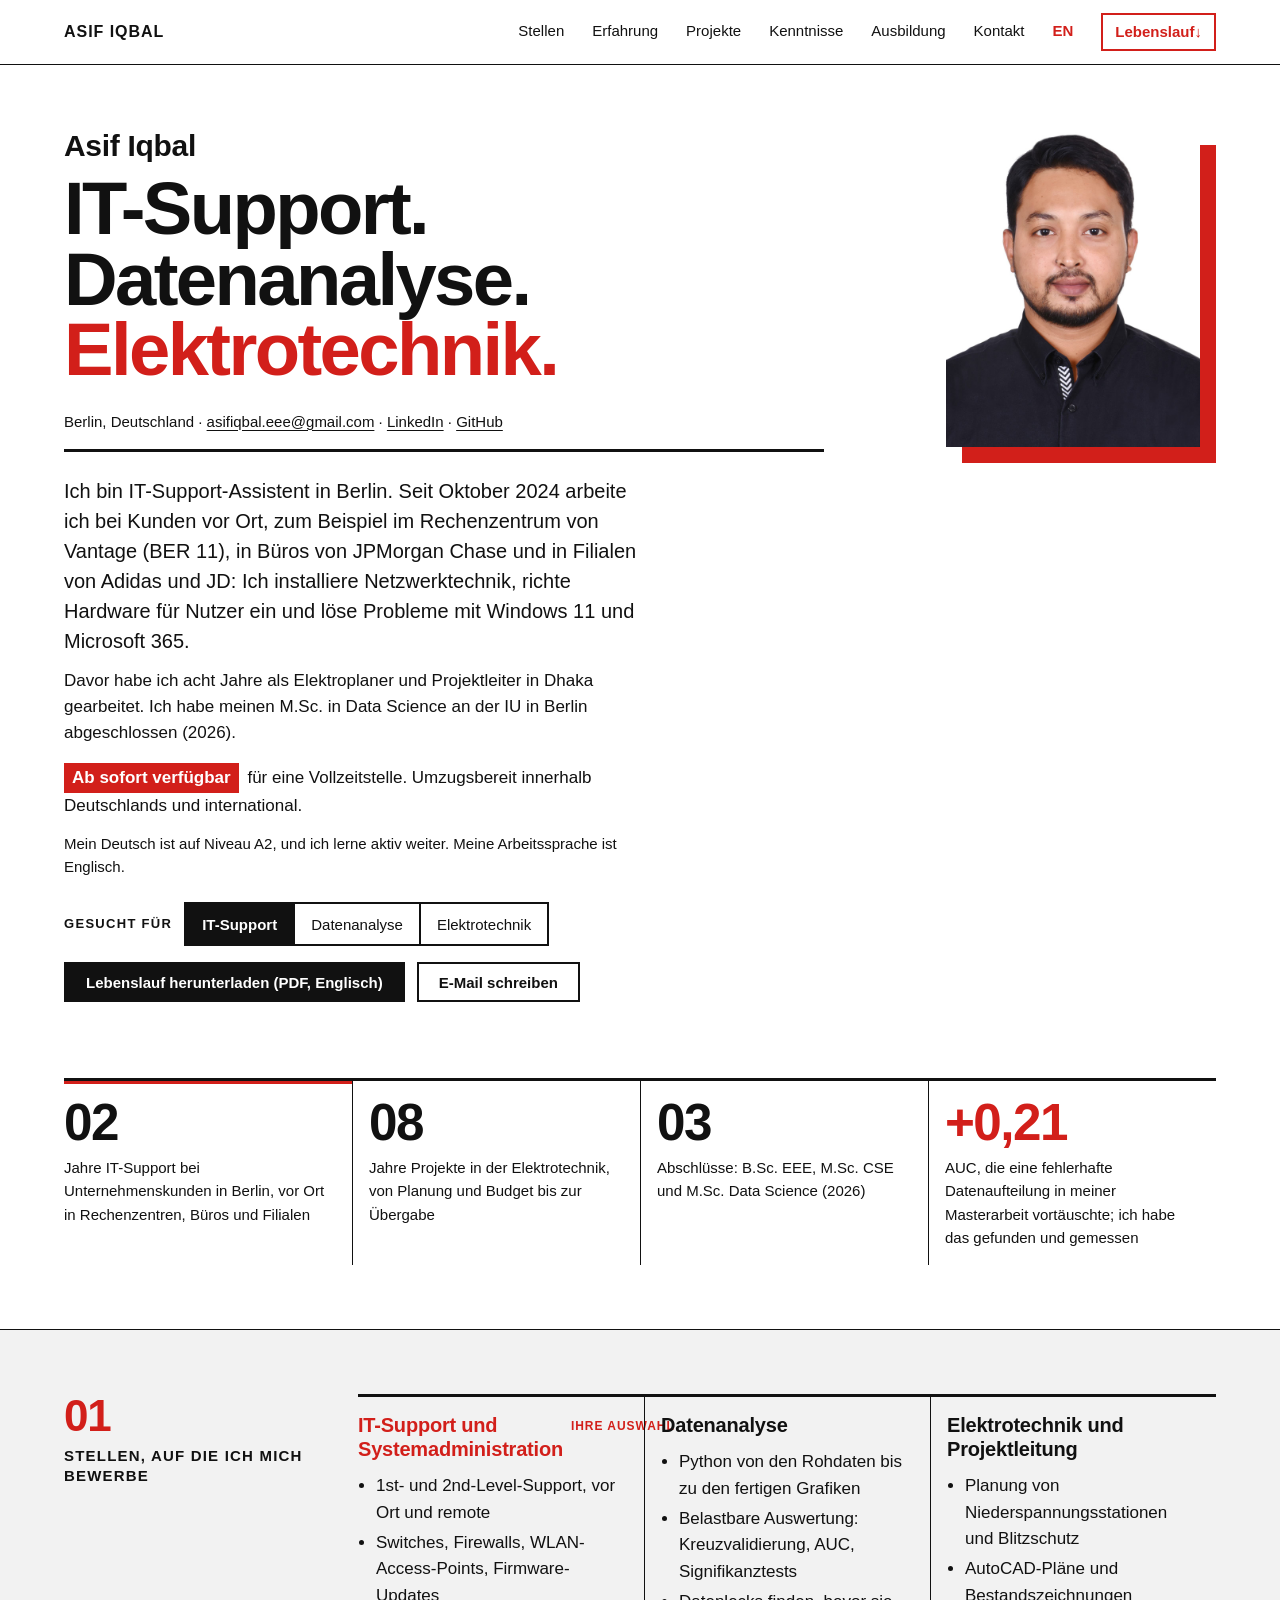
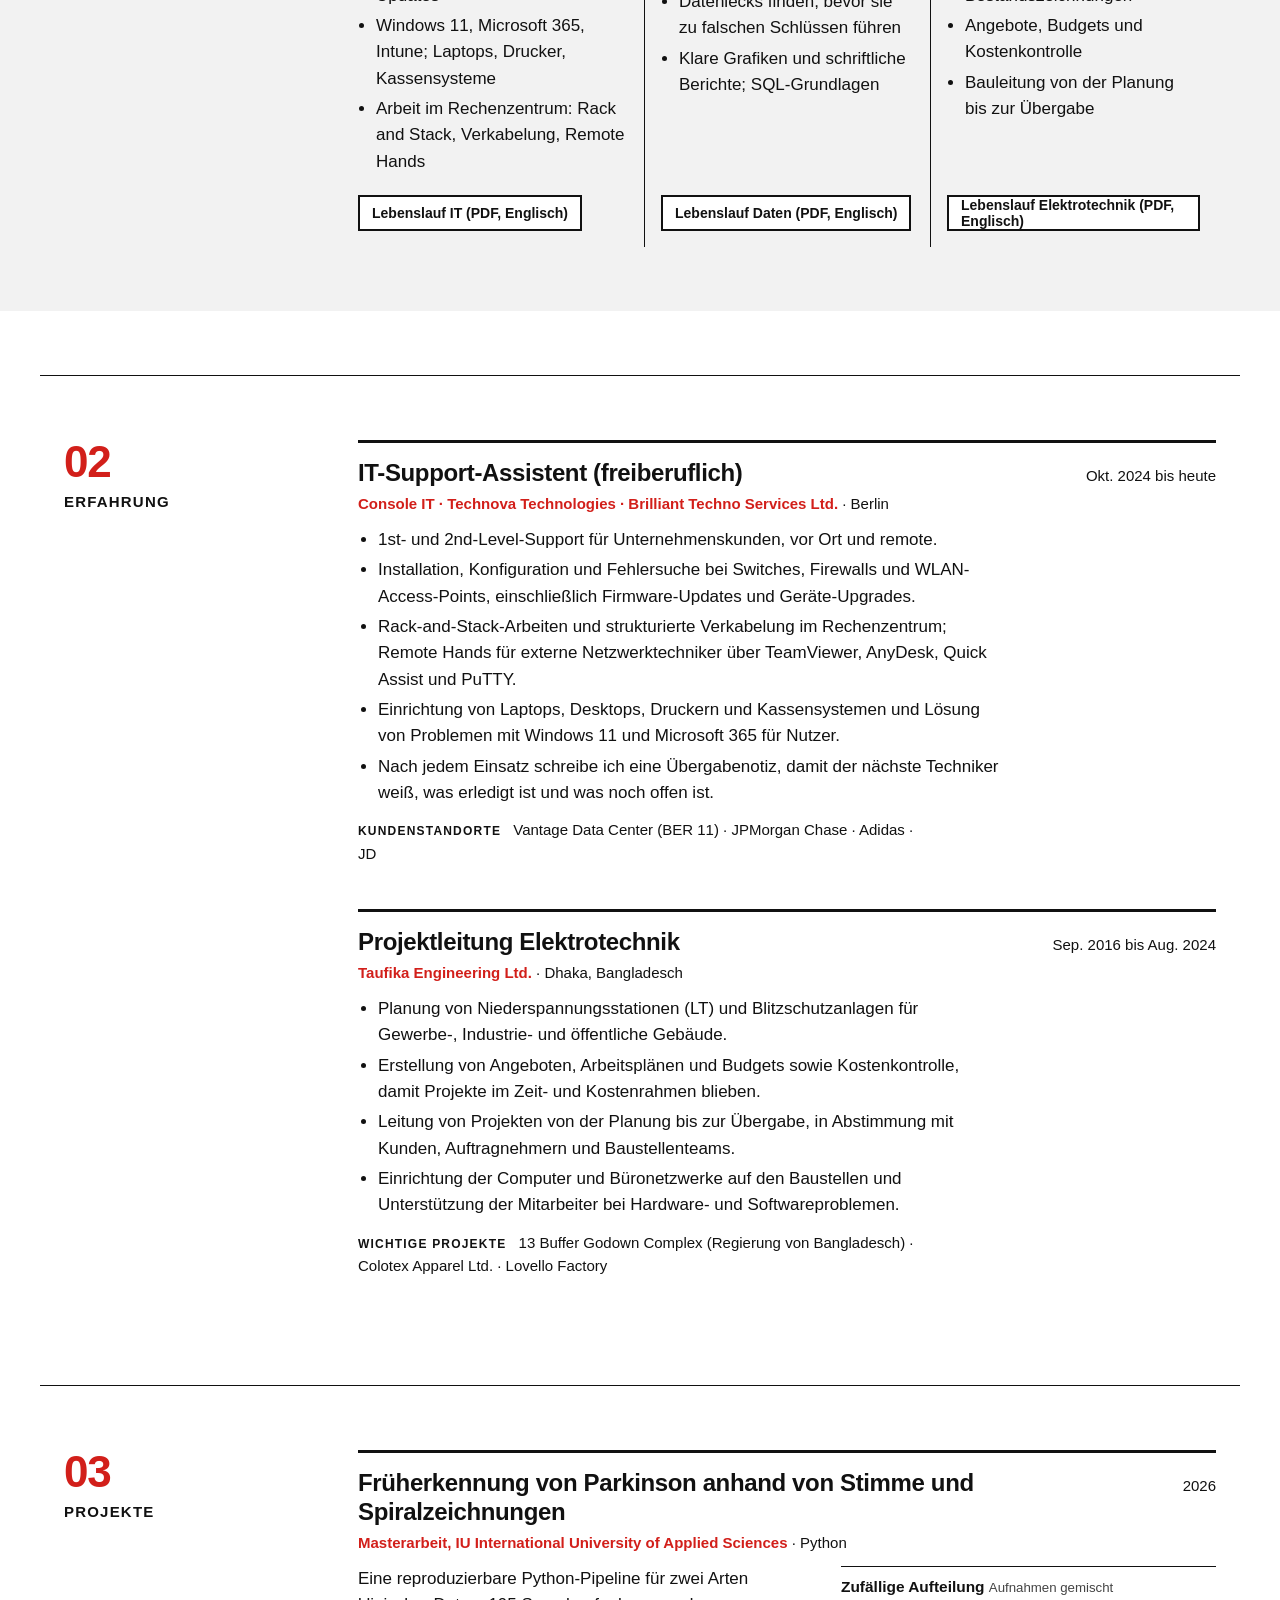
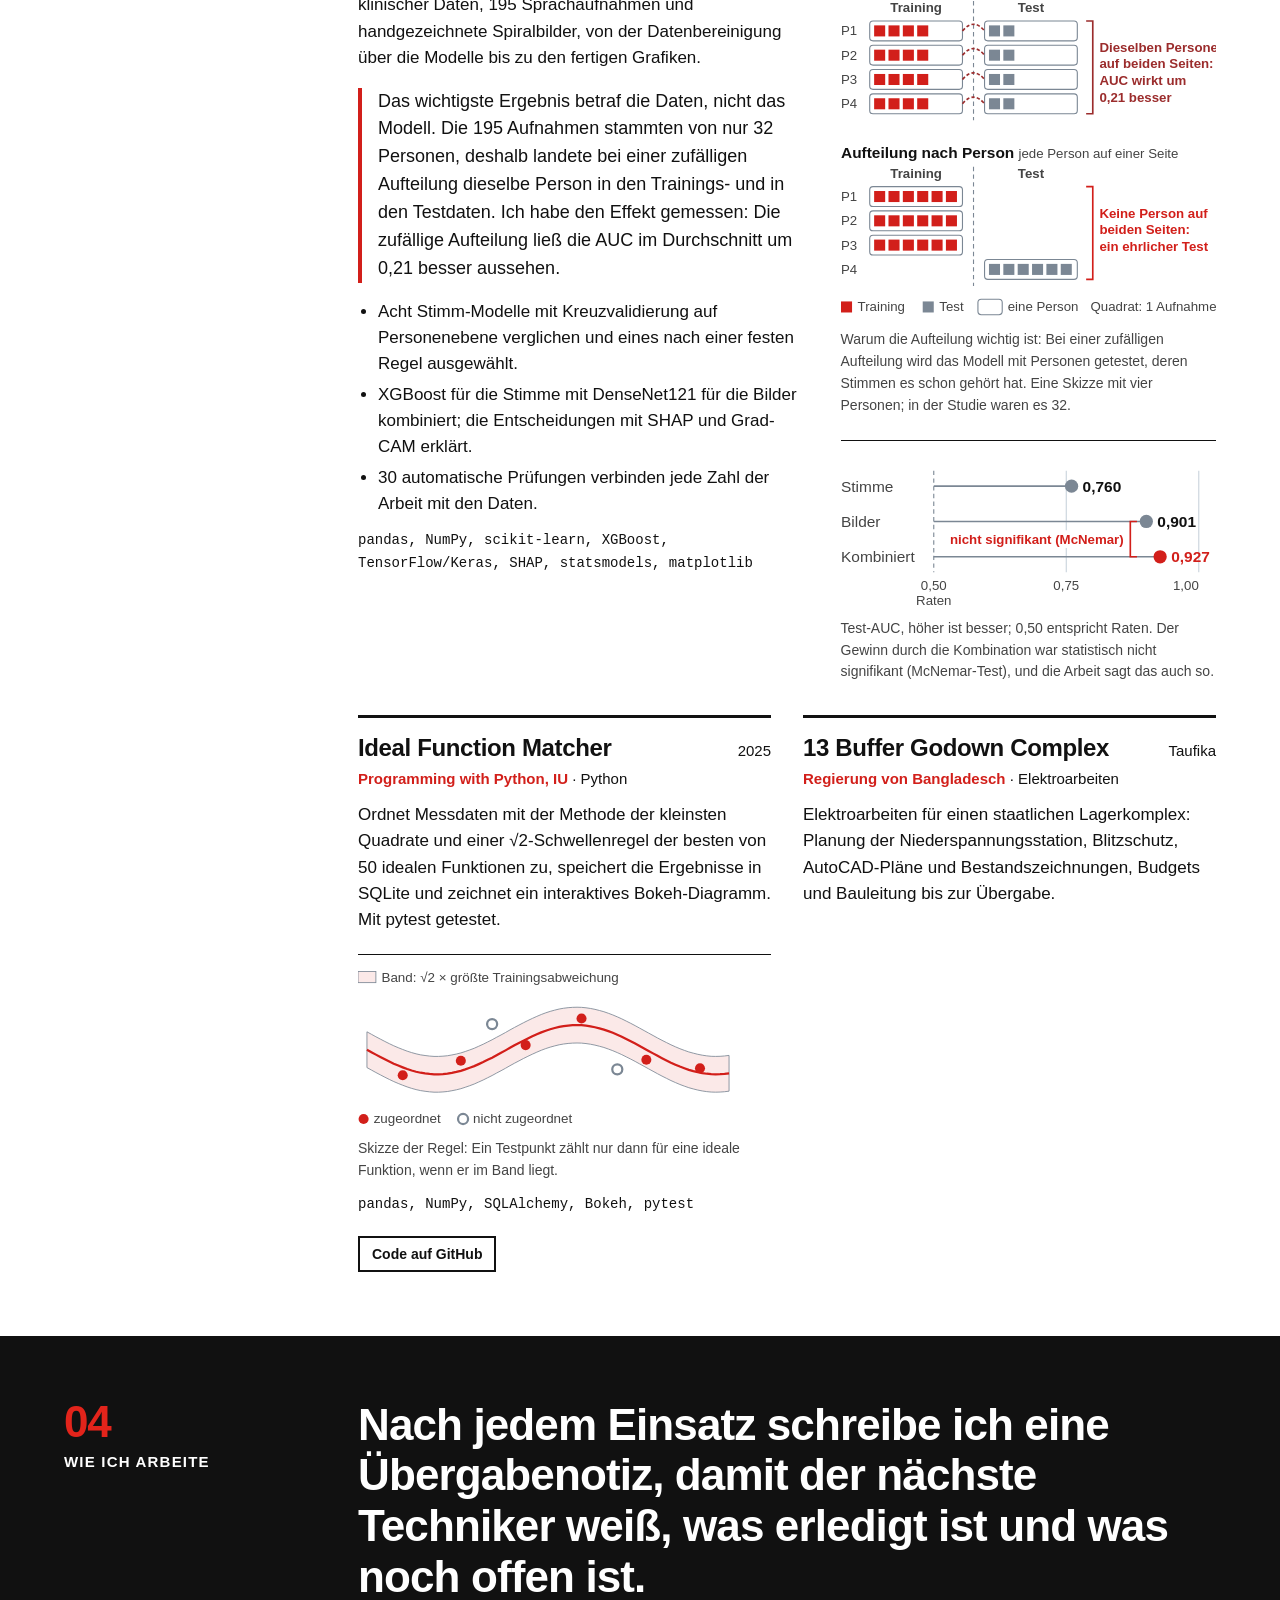
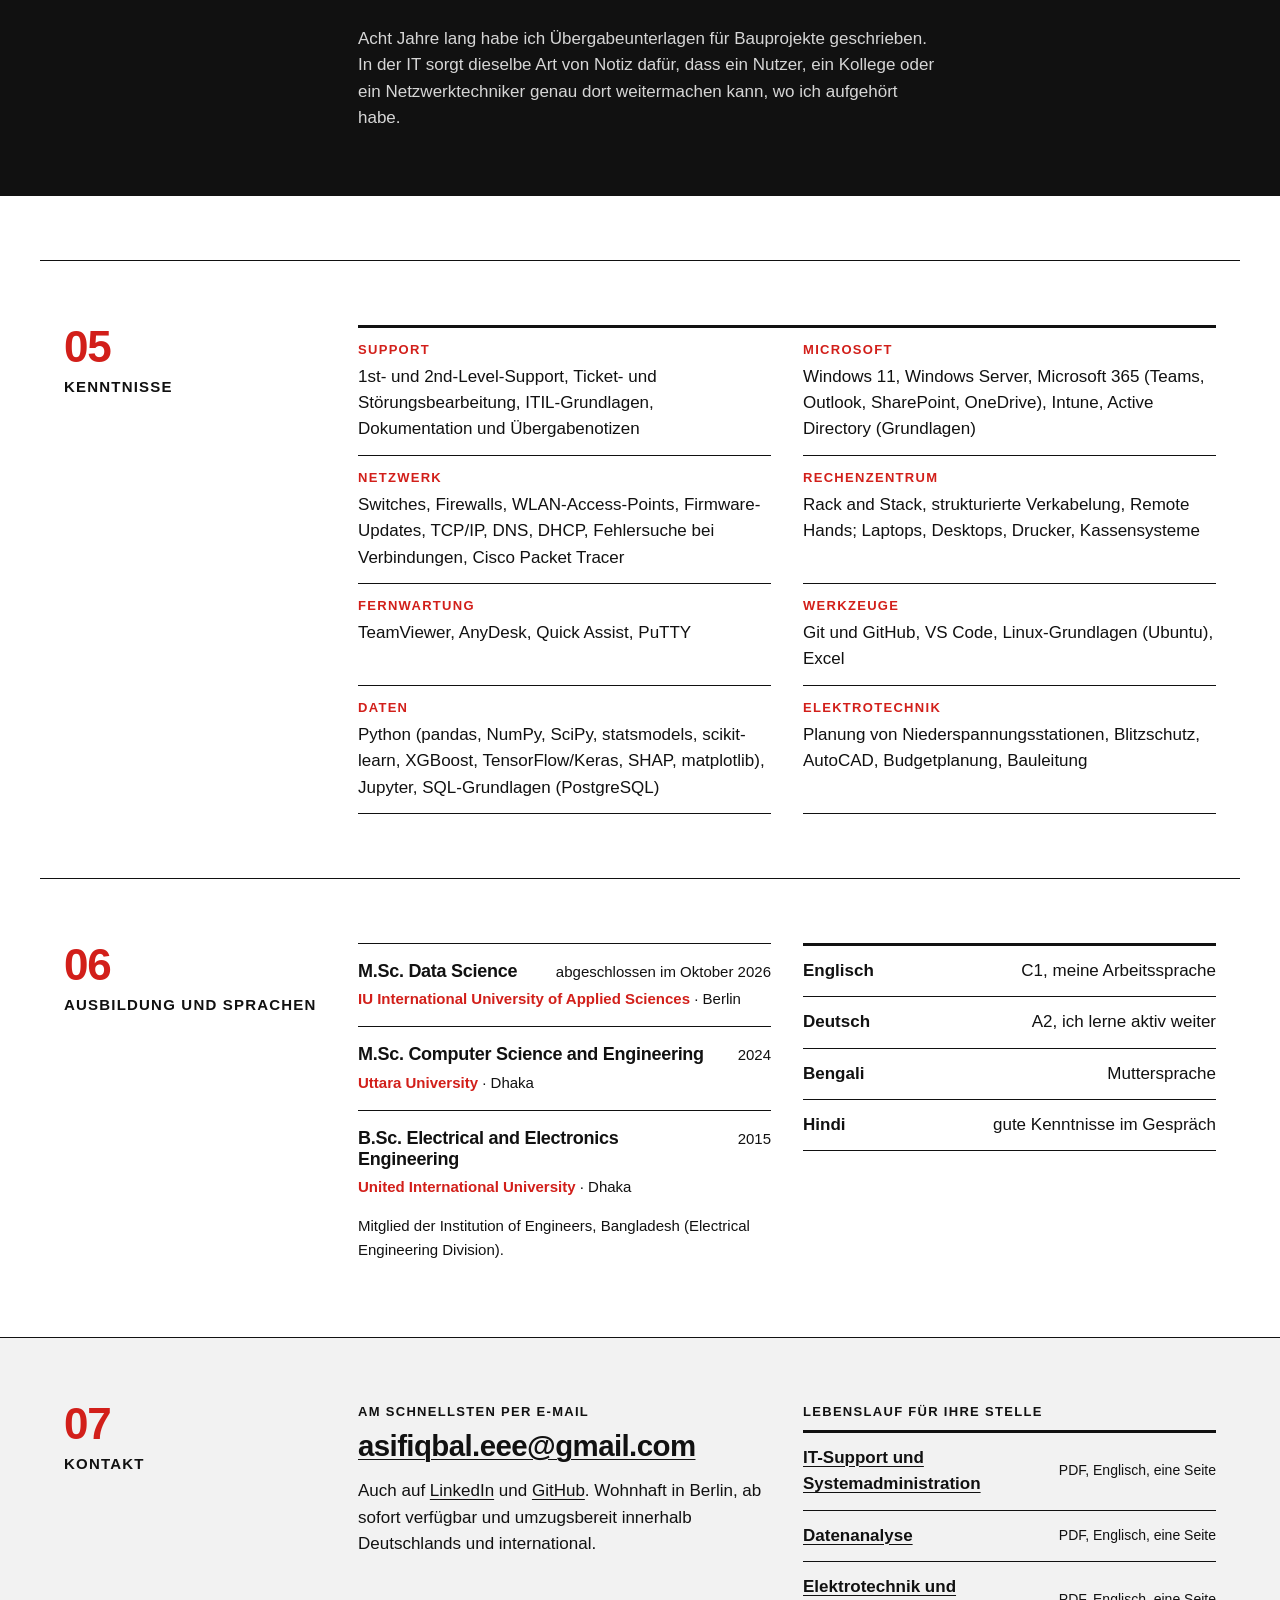
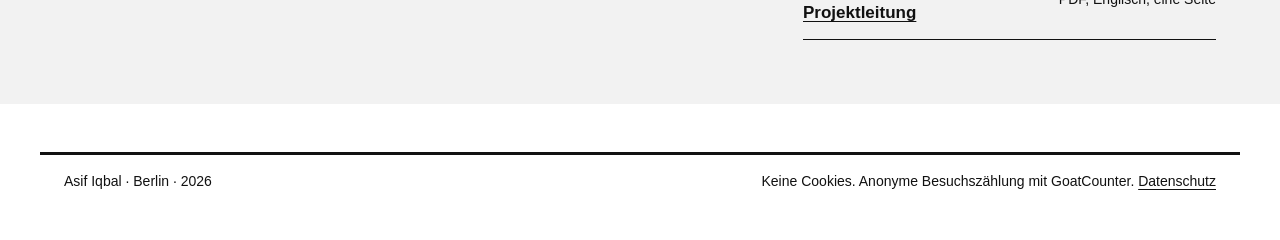
==== commit 956c213d: "M.Sc. Data Science completed: update wording, CVs and structured data" ====
--- a/de/index.html
+++ b/de/index.html
@@ -4,11 +4,11 @@
   <meta charset="utf-8">
   <meta name="viewport" content="width=device-width, initial-scale=1">
   <title>Asif Iqbal · IT-Support, Datenanalyse, Elektrotechnik · Berlin</title>
-  <meta name="description" content="Asif Iqbal, Berlin. Seit 2024 IT-Support-Assistent bei Unternehmenskunden, davor acht Jahre Elektroplaner und Projektleiter, M.Sc. Data Science (voraussichtlich Oktober 2026). Ab sofort verfügbar, umzugsbereit.">
+  <meta name="description" content="Asif Iqbal, Berlin. Seit 2024 IT-Support-Assistent bei Unternehmenskunden, davor acht Jahre Elektroplaner und Projektleiter, M.Sc. Data Science (2026). Ab sofort verfügbar, umzugsbereit.">
   <meta name="author" content="Asif Iqbal">
   <meta property="og:type" content="profile">
   <meta property="og:title" content="Asif Iqbal · IT-Support, Datenanalyse, Elektrotechnik">
-  <meta property="og:description" content="IT-Support bei Unternehmenskunden in Berlin, acht Jahre Projekte in der Elektrotechnik, M.Sc. Data Science (voraussichtlich Oktober 2026).">
+  <meta property="og:description" content="IT-Support bei Unternehmenskunden in Berlin, acht Jahre Projekte in der Elektrotechnik, M.Sc. Data Science (2026).">
   <meta property="og:url" content="https://asifiu.github.io/de/">
   <meta property="og:image" content="https://asifiu.github.io/img/asif-iqbal.jpg">
   <meta property="og:locale" content="de_DE">
@@ -16,7 +16,7 @@
   <meta property="og:locale:alternate" content="en_US">
   <meta name="twitter:card" content="summary">
   <meta name="twitter:title" content="Asif Iqbal · IT-Support, Datenanalyse, Elektrotechnik · Berlin">
-  <meta name="twitter:description" content="IT-Support bei Unternehmenskunden in Berlin, acht Jahre Projekte in der Elektrotechnik, M.Sc. Data Science (voraussichtlich Oktober 2026).">
+  <meta name="twitter:description" content="IT-Support bei Unternehmenskunden in Berlin, acht Jahre Projekte in der Elektrotechnik, M.Sc. Data Science (2026).">
   <meta name="twitter:image" content="https://asifiu.github.io/img/asif-iqbal.jpg">
   <link rel="canonical" href="https://asifiu.github.io/de/">
   <link rel="alternate" hreflang="en" href="https://asifiu.github.io/">
@@ -41,12 +41,12 @@
       "addressLocality": "Berlin",
       "addressCountry": "DE"
     },
-    "affiliation": {
-      "@type": "CollegeOrUniversity",
-      "name": "IU International University of Applied Sciences",
-      "address": "Berlin, Deutschland"
-    },
     "alumniOf": [
+      {
+        "@type": "CollegeOrUniversity",
+        "name": "IU International University of Applied Sciences",
+        "address": "Berlin, Deutschland"
+      },
       {
         "@type": "CollegeOrUniversity",
         "name": "Uttara University",
@@ -116,14 +116,14 @@
         <div class="intro-body">
           <div data-show="it">
             <p class="lede">Ich bin IT-Support-Assistent in Berlin. Seit Oktober 2024 arbeite ich bei Kunden vor Ort, zum Beispiel im Rechenzentrum von Vantage (BER 11), in Büros von JPMorgan Chase und in Filialen von Adidas und JD: Ich installiere Netzwerktechnik, richte Hardware für Nutzer ein und löse Probleme mit Windows 11 und Microsoft 365.</p>
-            <p>Davor habe ich acht Jahre als Elektroplaner und Projektleiter in Dhaka gearbeitet. Derzeit schließe ich meinen M.Sc. in Data Science an der IU in Berlin ab (Abschluss voraussichtlich Oktober 2026).</p>
+            <p>Davor habe ich acht Jahre als Elektroplaner und Projektleiter in Dhaka gearbeitet. Ich habe meinen M.Sc. in Data Science an der IU in Berlin abgeschlossen (2026).</p>
           </div>
           <div data-show="ee" hidden>
             <p class="lede">Acht Jahre lang habe ich als Elektroplaner und Projektleiter in Dhaka gearbeitet: Ich habe Niederspannungsstationen und Blitzschutzanlagen für Gewerbe-, Industrie- und öffentliche Gebäude geplant, Angebote und Budgets erstellt und Projekte von der Planung bis zur Übergabe geleitet.</p>
-            <p>Seit Oktober 2024 arbeite ich als IT-Support-Assistent bei Kunden vor Ort in Berlin, und ich schließe meinen M.Sc. in Data Science an der IU in Berlin ab (Abschluss voraussichtlich Oktober 2026).</p>
+            <p>Seit Oktober 2024 arbeite ich als IT-Support-Assistent bei Kunden vor Ort in Berlin, und ich habe meinen M.Sc. in Data Science an der IU in Berlin abgeschlossen (2026).</p>
           </div>
           <div data-show="data" hidden>
-            <p class="lede">Für meine Masterarbeit in Data Science an der IU in Berlin (Abschluss voraussichtlich Oktober 2026) habe ich eine reproduzierbare Python-Pipeline für 195 Sprachaufnahmen und handgezeichnete Spiralen gebaut und darin ein Datenleck gefunden und gemessen, das die AUC um 0,21 besser aussehen ließ.</p>
+            <p class="lede">Für meine Masterarbeit in Data Science an der IU in Berlin habe ich eine reproduzierbare Python-Pipeline für 195 Sprachaufnahmen und handgezeichnete Spiralen gebaut und darin ein Datenleck gefunden und gemessen, das die AUC um 0,21 besser aussehen ließ.</p>
             <p>Seit Oktober 2024 arbeite ich als IT-Support-Assistent bei Kunden in Berlin, zum Beispiel im Rechenzentrum von Vantage (BER 11), bei JPMorgan Chase und in Filialen von Adidas und JD. Davor habe ich acht Jahre als Elektroplaner und Projektleiter in Dhaka gearbeitet.</p>
           </div>
           <p class="avail"><span class="tag">Ab sofort verfügbar</span> für eine Vollzeitstelle. Umzugsbereit innerhalb Deutschlands und international.</p>
@@ -154,7 +154,7 @@
       <dl class="facts">
         <div data-for="it"><dt>02</dt><dd>Jahre IT-Support bei Unternehmenskunden in Berlin, vor Ort in Rechenzentren, Büros und Filialen</dd></div>
         <div data-for="ee"><dt>08</dt><dd>Jahre Projekte in der Elektrotechnik, von Planung und Budget bis zur Übergabe</dd></div>
-        <div><dt>03</dt><dd>Abschlüsse: B.Sc. EEE, M.Sc. CSE und M.Sc. Data Science (voraussichtlich Oktober 2026)</dd></div>
+        <div><dt>03</dt><dd>Abschlüsse: B.Sc. EEE, M.Sc. CSE und M.Sc. Data Science (2026)</dd></div>
         <div data-for="data" class="hot"><dt>+0,21</dt><dd>AUC, die eine fehlerhafte Datenaufteilung in meiner Masterarbeit vortäuschte; ich habe das gefunden und gemessen</dd></div>
       </dl>
     </section>
@@ -396,7 +396,7 @@
       <div class="two-col">
         <div>
           <article class="entry compact">
-            <div class="entry-head"><h3>M.Sc. Data Science</h3><span class="dates">Abschluss voraussichtlich Oktober 2026</span></div>
+            <div class="entry-head"><h3>M.Sc. Data Science</h3><span class="dates">abgeschlossen im Oktober 2026</span></div>
             <p class="org">IU International University of Applied Sciences <span>Berlin</span></p>
           </article>
           <article class="entry compact">
